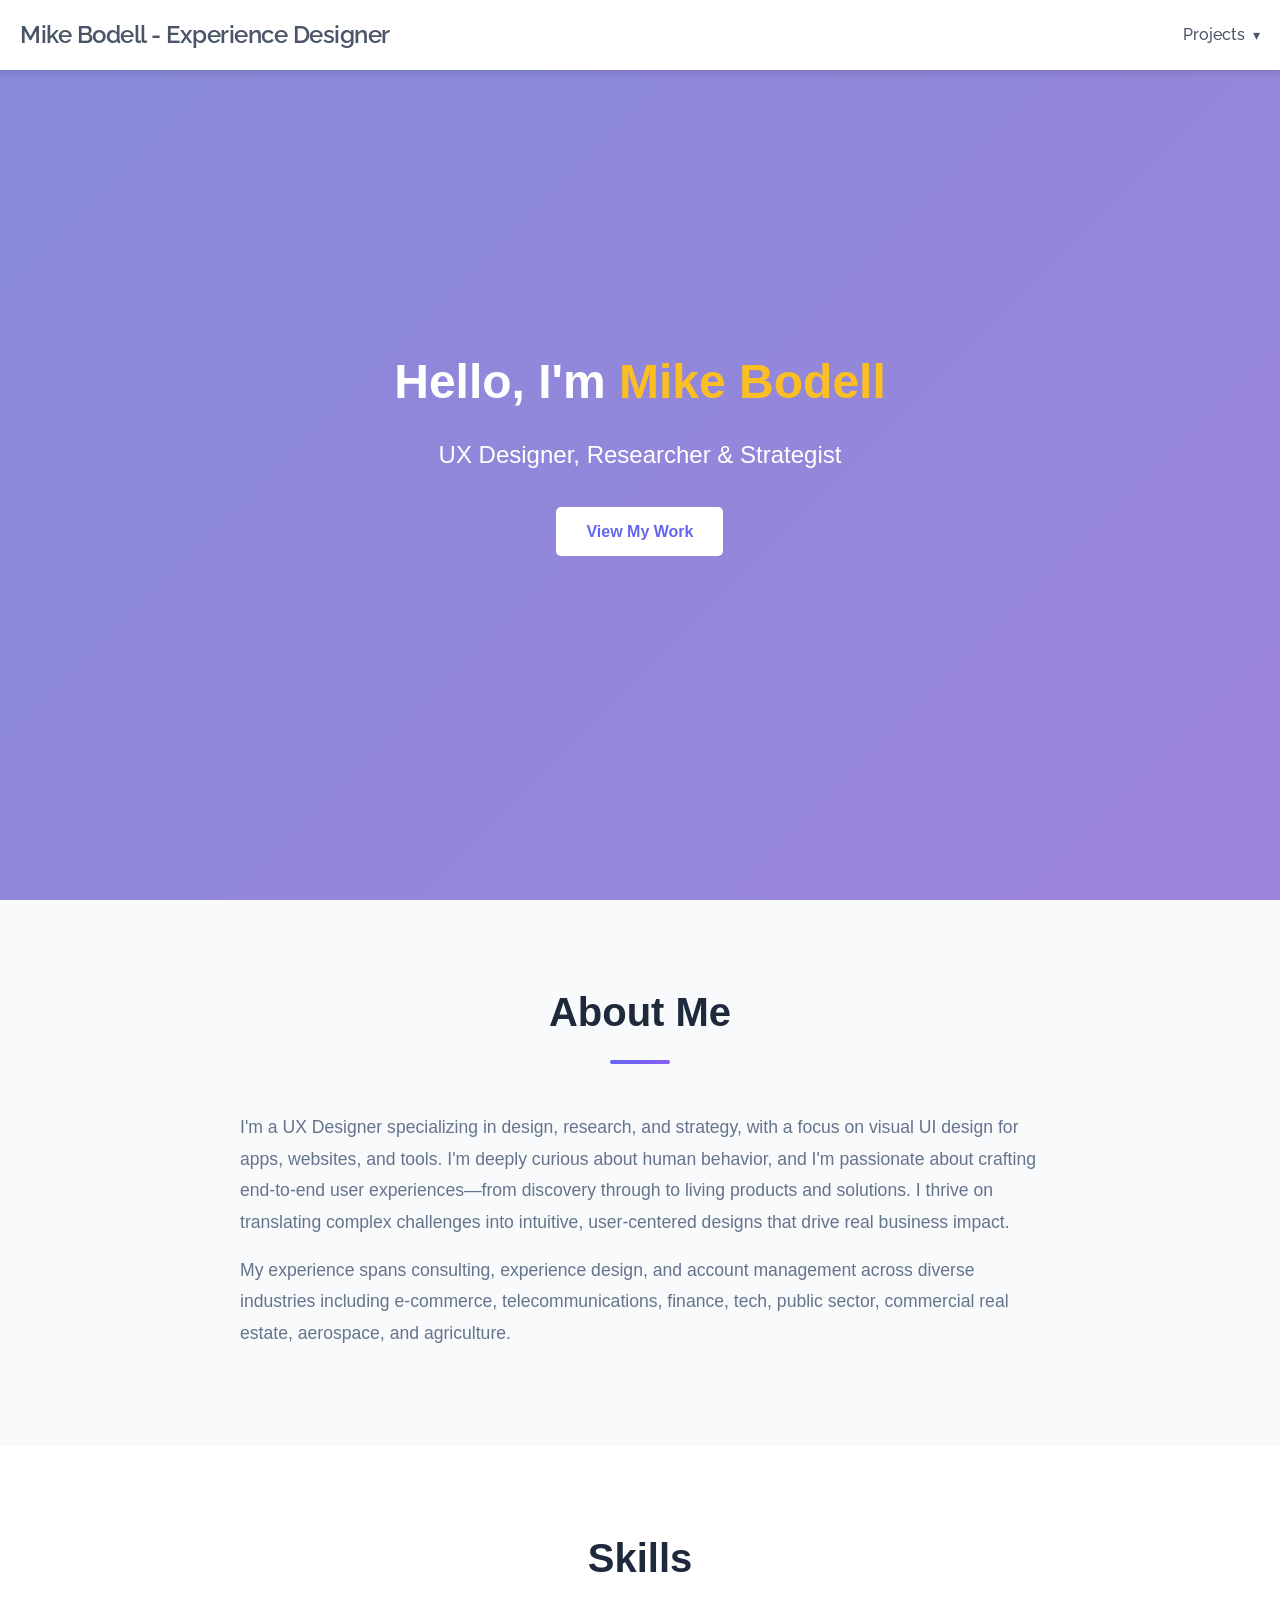
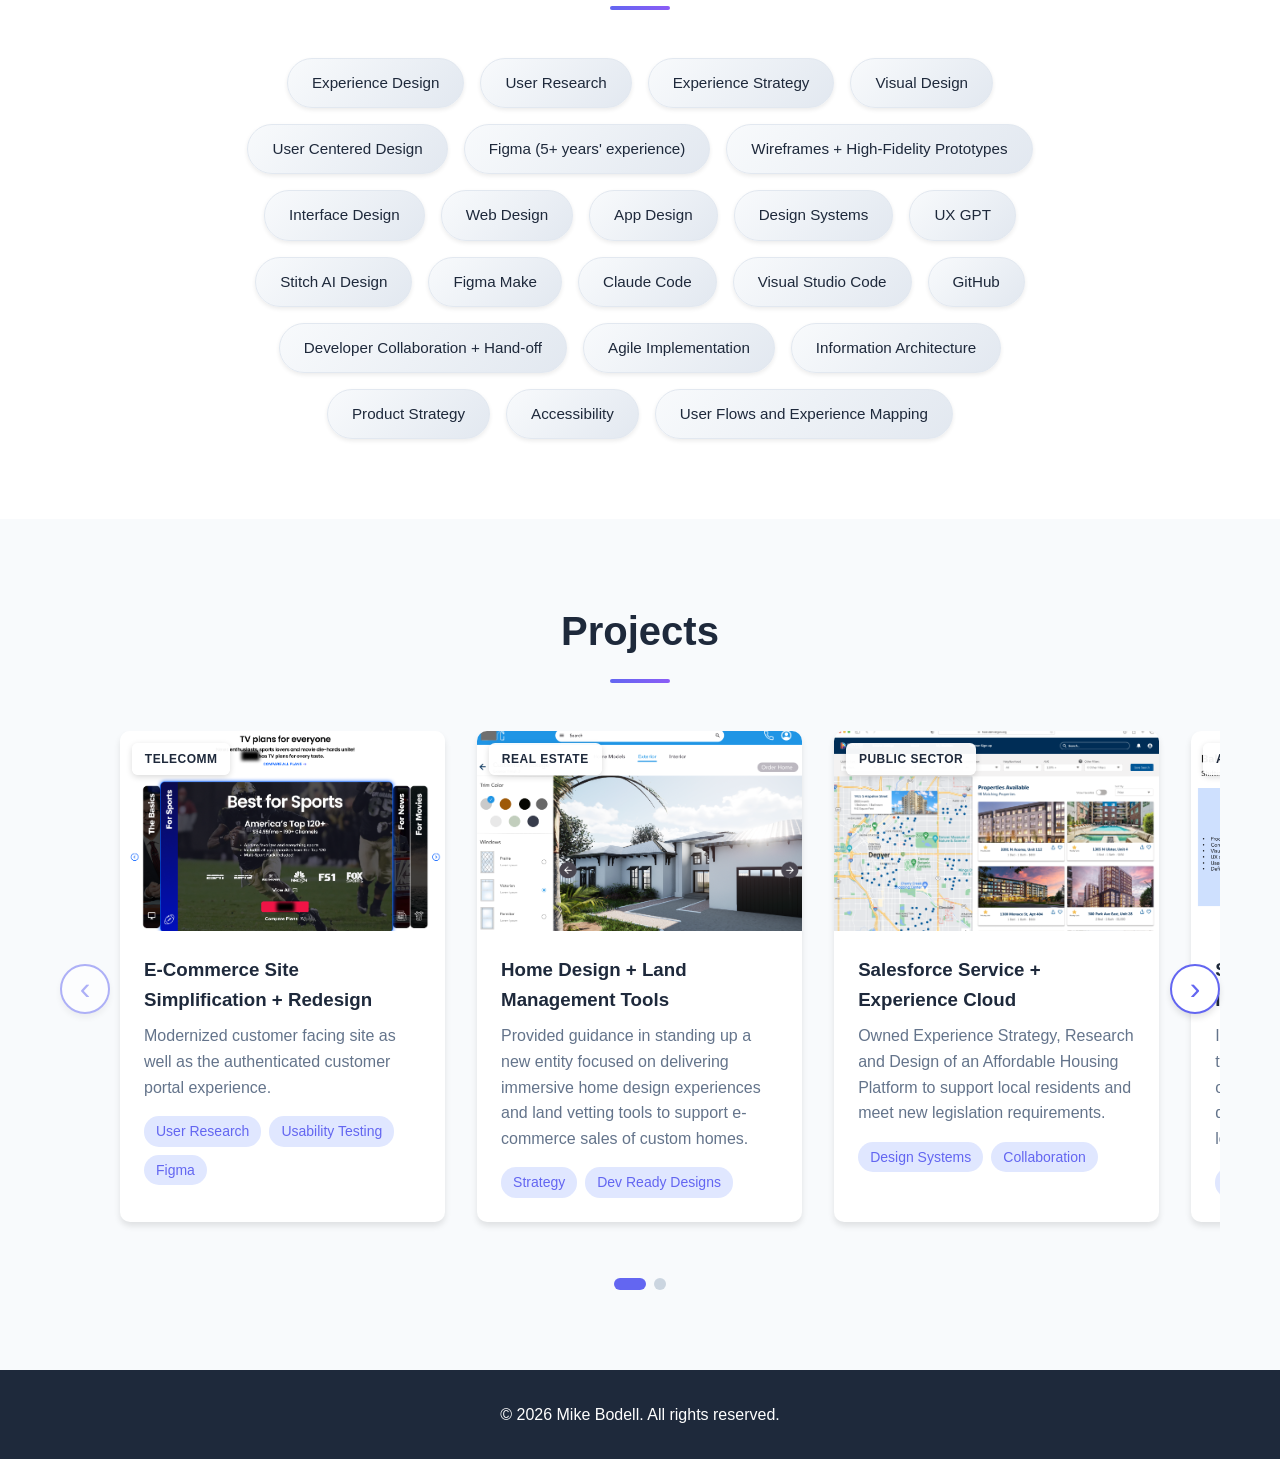
==== index.html @ 53befe6f "Update portfolio project pages with UX case studies, accessibility content, and deliverables" ====
<!DOCTYPE html>
<html lang="en">
<head>
    <meta charset="UTF-8">
    <meta name="viewport" content="width=device-width, initial-scale=1.0">
    <meta name="description" content="Personal Portfolio - Showcasing my projects and skills">
    <title>My Portfolio</title>
    <link rel="preconnect" href="https://fonts.googleapis.com">
    <link rel="preconnect" href="https://fonts.gstatic.com" crossorigin>
    <link href="https://fonts.googleapis.com/css2?family=Raleway:wght@400;600;700&display=swap" rel="stylesheet">
    <link rel="stylesheet" href="css/styles.css">
</head>
<body>
    <!-- Navigation -->
    <nav class="navbar">
        <div class="container">
            <a href="#home" class="nav-brand">Mike Bodell - Experience Designer</a>
            <button class="nav-toggle" aria-label="Toggle navigation">
                <span></span>
                <span></span>
                <span></span>
            </button>
            <ul class="nav-menu">
                <li class="nav-item-dropdown">
                    <a href="#projects" class="nav-link">Projects</a>
                    <ul class="dropdown-menu">
                        <li><a href="project-telecomm.html">Telecomm E-Commerce</a></li>
                        <li><a href="project-realestate.html">Real Estate Tools</a></li>
                        <li><a href="project-publicsector.html">Salesforce Experience Cloud</a></li>
                        <li><a href="project-accessibility.html">Strategy Implementation</a></li>
                        <li><a href="project-agriculture.html">Financial Hub</a></li>
                        <li><a href="project-aerospace.html">Aerospace App Design</a></li>
                    </ul>
                </li>
            </ul>
        </div>
    </nav>

    <!-- Hero Section -->
    <section id="home" class="hero">
        <div class="container">
            <h1 class="hero-title">Hello, I'm <span class="highlight">Mike Bodell</span></h1>
            <p class="hero-subtitle">UX Designer, Researcher & Strategist</p>
            <a href="#projects" class="btn btn-primary">View My Work</a>
        </div>
    </section>

    <!-- About Section -->
    <section id="about" class="about">
        <div class="container">
            <h2 class="section-title">About Me</h2>
            <div class="about-content">
                <div class="about-text">
                    <p>I'm a UX Designer specializing in design, research, and strategy, with a focus on visual UI design for apps, websites, and tools. I'm deeply curious about human behavior, and I'm passionate about crafting end-to-end user experiences—from discovery through to living products and solutions. I thrive on translating complex challenges into intuitive, user-centered designs that drive real business impact.</p>
                    <p>My experience spans consulting, experience design, and account management across diverse industries including e-commerce, telecommunications, finance, tech, public sector, commercial real estate, aerospace, and agriculture.</p>
                </div>
            </div>
        </div>
    </section>

    <!-- Skills Section -->
    <section id="skills" class="skills">
        <div class="container">
            <h2 class="section-title">Skills</h2>
            <div class="skills-container">
                <span class="skill-tag">Experience Design</span>
                <span class="skill-tag">User Research</span>
                <span class="skill-tag">Experience Strategy</span>
                <span class="skill-tag">Visual Design</span>
                <span class="skill-tag">User Centered Design</span>
                <span class="skill-tag">Figma (5+ years' experience)</span>
                <span class="skill-tag">Wireframes + High-Fidelity Prototypes</span>
                <span class="skill-tag">Interface Design</span>
                <span class="skill-tag">Web Design</span>
                <span class="skill-tag">App Design</span>
                <span class="skill-tag">Design Systems</span>
                <span class="skill-tag">UX GPT</span>
                <span class="skill-tag">Stitch AI Design</span>
                <span class="skill-tag">Figma Make</span>
                <span class="skill-tag">Claude Code</span>
                <span class="skill-tag">Visual Studio Code</span>
                <span class="skill-tag">GitHub</span>
                <span class="skill-tag">Developer Collaboration + Hand-off</span>
                <span class="skill-tag">Agile Implementation</span>
                <span class="skill-tag">Information Architecture</span>
                <span class="skill-tag">Product Strategy</span>
                <span class="skill-tag">Accessibility</span>
                <span class="skill-tag">User Flows and Experience Mapping</span>
            </div>
        </div>
    </section>

    <!-- Projects Section -->
    <section id="projects" class="projects">
        <div class="container">
            <h2 class="section-title">Projects</h2>
            <div class="carousel-container">
                <button class="carousel-btn carousel-btn-prev" aria-label="Previous projects">
                    <span>‹</span>
                </button>
                <div class="projects-carousel">
                    <div class="projects-track">
                        <a href="project-telecomm.html" class="project-card">
                            <div class="project-image" style="background-image: url('Images/Telecomm%20Tile.png'); background-size: cover; background-position: center -5px;">
                                <span class="industry-tag">Telecomm</span>
                            </div>
                            <div class="project-content">
                                <h3>E-Commerce Site Simplification + Redesign</h3>
                                <p>Modernized customer facing site as well as the authenticated customer portal experience.</p>
                                <div class="project-tags">
                                    <span class="tag">User Research</span>
                                    <span class="tag">Usability Testing</span>
                                    <span class="tag">Figma</span>
                                </div>
                            </div>
                        </a>
                        <a href="project-realestate.html" class="project-card">
                            <div class="project-image" style="background-image: url('Images/Real%20Estate%20Tile.png'); background-size: cover; background-position: center -5px;">
                                <span class="industry-tag">Real Estate</span>
                            </div>
                            <div class="project-content">
                                <h3>Home Design + Land Management Tools</h3>
                                <p>Provided guidance in standing up a new entity focused on delivering immersive home design experiences and land vetting tools to support e-commerce sales of custom homes.</p>
                                <div class="project-tags">
                                    <span class="tag">Strategy</span>
                                    <span class="tag">Dev Ready Designs</span>
                                </div>
                            </div>
                        </a>
                        <a href="project-publicsector.html" class="project-card">
                            <div class="project-image" style="background-image: url('Images/Public%20Sector%20Tile.png'); background-size: cover; background-position: center -5px;">
                                <span class="industry-tag">Public Sector</span>
                            </div>
                            <div class="project-content">
                                <h3>Salesforce Service + Experience Cloud</h3>
                                <p>Owned Experience Strategy, Research and Design of an Affordable Housing Platform to support local residents and meet new legislation requirements.</p>
                                <div class="project-tags">
                                    <span class="tag">Design Systems</span>
                                    <span class="tag">Collaboration</span>
                                </div>
                            </div>
                        </a>
                        <a href="project-accessibility.html" class="project-card">
                            <div class="project-image" style="background-image: url('Images/Accessibility%20Tile.png'); background-size: contain; background-position: center; background-repeat: no-repeat;">
                                <span class="industry-tag">Accessibility</span>
                            </div>
                            <div class="project-content">
                                <h3>Strategy and Process Implementation</h3>
                                <p>Implemented new process changes, tools and technology as well as overhauled trainings and documentation in support of new legislation.</p>
                                <div class="project-tags">
                                    <span class="tag">Data Visualization</span>
                                    <span class="tag">UI Design</span>
                                </div>
                            </div>
                        </a>
                        <a href="project-agriculture.html" class="project-card">
                            <div class="project-image" style="background-image: url('Images/Agriculture%20Tile.png'); background-size: contain; background-position: center; background-repeat: no-repeat;">
                                <span class="industry-tag">Agriculture</span>
                            </div>
                            <div class="project-content">
                                <h3>Financial Hub Grower Experience</h3>
                                <p>Streamlined experience for growers to enroll in and manage their financial programs, loyalty rewards, and view data insights to support future purchases.</p>
                                <div class="project-tags">
                                    <span class="tag">Field Research</span>
                                    <span class="tag">Product Strategy</span>
                                </div>
                            </div>
                        </a>
                        <a href="project-aerospace.html" class="project-card">
                            <div class="project-image" style="background-image: url('Images/Aerospace%20Tile.png'); background-size: cover; background-position: center -5px;">
                                <span class="industry-tag">Aerospace</span>
                            </div>
                            <div class="project-content">
                                <h3>Aerospace Internal App &<br>Tool Design</h3>
                                <p>Streamlined complex aerospace manufacturing workflows through user-centered design, improving efficiency and reducing errors.</p>
                                <div class="project-tags">
                                    <span class="tag">Process Optimization</span>
                                    <span class="tag">User Flows</span>
                                </div>
                            </div>
                        </a>
                    </div>
                </div>
                <button class="carousel-btn carousel-btn-next" aria-label="Next projects">
                    <span>›</span>
                </button>
            </div>
            <div class="carousel-dots"></div>
        </div>
    </section>

    <!-- Footer -->
    <footer class="footer">
        <div class="container">
            <p>&copy; 2026 Mike Bodell. All rights reserved.</p>
        </div>
    </footer>

    <script src="js/script.js"></script>
</body>
</html>
---- css/styles.css ----
/* Reset and Base Styles */
* {
    margin: 0;
    padding: 0;
    box-sizing: border-box;
}

:root {
    --primary-color: #6366f1;
    --secondary-color: #8b5cf6;
    --dark-bg: #1e293b;
    --light-bg: #f8fafc;
    --text-dark: #1e293b;
    --text-light: #64748b;
    --white: #ffffff;
    --shadow: 0 4px 6px rgba(0, 0, 0, 0.1);
    --transition: all 0.3s ease;
}

body {
    font-family: -apple-system, BlinkMacSystemFont, 'Segoe UI', Roboto, 'Helvetica Neue', Arial, sans-serif;
    line-height: 1.6;
    color: var(--text-dark);
    background-color: var(--white);
}

.container {
    max-width: 1200px;
    margin: 0 auto;
    padding: 0 20px;
}

/* Navigation */
.navbar {
    background-color: var(--white);
    box-shadow: var(--shadow);
    position: fixed;
    width: 100%;
    top: 0;
    z-index: 1000;
    transition: var(--transition);
}

.navbar .container {
    display: flex;
    justify-content: space-between;
    align-items: center;
    padding: 1rem 20px;
    max-width: 100%;
    margin: 0;
}

.nav-brand {
    font-size: 1.5rem;
    font-weight: 600;
    color: #4a5568;
    text-decoration: none;
    transition: var(--transition);
    font-family: 'Raleway', sans-serif;
    letter-spacing: -0.5px;
}

.nav-brand:hover {
    opacity: 0.8;
}

.nav-menu {
    display: flex;
    list-style: none;
    gap: 2rem;
}

.nav-link {
    text-decoration: none;
    color: #4a5568;
    font-weight: 500;
    transition: var(--transition);
    font-family: 'Raleway', sans-serif;
}

.nav-link:hover {
    color: var(--primary-color);
}

.nav-item-dropdown {
    position: relative;
}

.nav-item-dropdown > .nav-link::after {
    content: " ▾";
    font-size: 0.9em;
    margin-left: 0.25rem;
}

.dropdown-menu {
    display: none;
    position: absolute;
    top: 100%;
    right: 0;
    background: var(--white);
    box-shadow: 0 4px 12px rgba(0, 0, 0, 0.15);
    border-radius: 8px;
    padding: 0.5rem 0;
    min-width: 220px;
    list-style: none;
    z-index: 1000;
}

.nav-item-dropdown:hover .dropdown-menu {
    display: block;
}

.dropdown-menu li {
    padding: 0;
}

.dropdown-menu a {
    display: block;
    padding: 0.75rem 1.25rem;
    color: var(--text-dark);
    text-decoration: none;
    transition: var(--transition);
    font-family: 'Raleway', sans-serif;
}

.dropdown-menu a:hover {
    background: var(--light-bg);
    color: var(--primary-color);
}

.nav-toggle {
    display: none;
    flex-direction: column;
    background: none;
    border: none;
    cursor: pointer;
    padding: 0;
}

.nav-toggle span {
    width: 25px;
    height: 3px;
    background-color: var(--text-dark);
    margin: 3px 0;
    transition: var(--transition);
}

/* Hero Section */
.hero {
    background: linear-gradient(135deg, rgba(99, 102, 241, 0.65), rgba(139, 92, 246, 0.65)),
                url('https://images.unsplash.com/photo-1545235617-9465d2a55698?w=1920&q=80') center/cover no-repeat;
    color: var(--white);
    min-height: 100vh;
    display: flex;
    align-items: center;
    justify-content: center;
    text-align: center;
    padding-top: 80px;
    position: relative;
}

.hero::before {
    content: '';
    position: absolute;
    top: 0;
    left: 0;
    right: 0;
    bottom: 0;
    background: rgba(30, 41, 59, 0.15);
    z-index: 0;
}

.hero .container {
    position: relative;
    z-index: 1;
}

.hero-title {
    font-size: 3rem;
    margin-bottom: 1rem;
    animation: fadeInUp 1s ease;
}

.hero-subtitle {
    font-size: 1.5rem;
    margin-bottom: 2rem;
    animation: fadeInUp 1s ease 0.2s;
    animation-fill-mode: both;
}

.highlight {
    color: #fbbf24;
}

/* Buttons */
.btn {
    display: inline-block;
    padding: 12px 30px;
    text-decoration: none;
    border-radius: 5px;
    font-weight: 600;
    transition: var(--transition);
    border: none;
    cursor: pointer;
    font-size: 1rem;
}

.btn-primary {
    background-color: var(--white);
    color: var(--primary-color);
    animation: fadeInUp 1s ease 0.4s;
    animation-fill-mode: both;
}

.btn-primary:hover {
    transform: translateY(-2px);
    box-shadow: 0 8px 16px rgba(0, 0, 0, 0.2);
}

/* Section Styles */
section {
    padding: 80px 0;
}

.section-title {
    text-align: center;
    font-size: 2.5rem;
    margin-bottom: 3rem;
    color: var(--text-dark);
    position: relative;
}

.section-title::after {
    content: '';
    display: block;
    width: 60px;
    height: 4px;
    background: linear-gradient(to right, var(--primary-color), var(--secondary-color));
    margin: 1rem auto 0;
    border-radius: 2px;
}

/* About Section */
.about {
    background-color: var(--light-bg);
}

.about-content {
    max-width: 800px;
    margin: 0 auto;
}

.about-text p {
    font-size: 1.1rem;
    color: var(--text-light);
    margin-bottom: 1rem;
    line-height: 1.8;
}

/* Skills Section */
.skills-container {
    display: flex;
    flex-wrap: wrap;
    gap: 1rem;
    justify-content: center;
    max-width: 900px;
    margin: 0 auto;
}

.skill-tag {
    background: linear-gradient(135deg, #f8fafc 0%, #e2e8f0 100%);
    color: var(--text-dark);
    padding: 0.75rem 1.5rem;
    border-radius: 25px;
    font-size: 0.95rem;
    font-weight: 500;
    transition: var(--transition);
    box-shadow: 0 2px 4px rgba(0, 0, 0, 0.08);
    border: 1px solid #e2e8f0;
    text-decoration: none;
    color: inherit;
    display: block;
    cursor: pointer;
    cursor: default;
}

.skill-tag:hover {
    transform: translateY(-3px);
    box-shadow: 0 6px 12px rgba(99, 102, 241, 0.15);
    background: linear-gradient(135deg, #f0f4ff 0%, #e0e7ff 100%);
    border-color: var(--primary-color);
}

/* Projects Section */
.projects {
    background-color: var(--light-bg);
    overflow: hidden;
}

.carousel-container {
    position: relative;
    max-width: 1200px;
    margin: 0 auto;
}

.projects-carousel {
    overflow: hidden;
    padding: 0 60px 1.5rem;
}

.projects-track {
    display: flex;
    transition: transform 0.5s ease;
    gap: 2rem;
}

.project-card {
    flex: 0 0 calc(33.333% - 1.35rem);
    background: var(--white);
    border-radius: 10px;
    overflow: hidden;
    box-shadow: var(--shadow);
    transition: var(--transition);
    text-decoration: none;
    color: inherit;
    display: block;
}

.project-card:hover {
    transform: translateY(-10px);
    box-shadow: 0 12px 24px rgba(0, 0, 0, 0.15);
    text-decoration: none;
}

.project-card h3,
.project-card p,
.project-card .tag {
    text-decoration: none;
}

.carousel-btn {
    position: absolute;
    top: 50%;
    transform: translateY(-50%);
    background: var(--white);
    border: 2px solid var(--primary-color);
    color: var(--primary-color);
    width: 50px;
    height: 50px;
    border-radius: 50%;
    font-size: 2rem;
    cursor: pointer;
    z-index: 10;
    transition: var(--transition);
    display: flex;
    align-items: center;
    justify-content: center;
    box-shadow: var(--shadow);
}

.carousel-btn:hover {
    background: var(--primary-color);
    color: var(--white);
}

.carousel-btn-prev {
    left: 0;
}

.carousel-btn-next {
    right: 0;
}

.carousel-dots {
    display: flex;
    justify-content: center;
    gap: 0.5rem;
    margin-top: 2rem;
}

.carousel-dot {
    width: 12px;
    height: 12px;
    border-radius: 50%;
    background: #cbd5e0;
    cursor: pointer;
    transition: var(--transition);
    border: none;
}

.carousel-dot.active {
    background: var(--primary-color);
    width: 32px;
    border-radius: 6px;
}

.project-image {
    height: 200px;
    background: linear-gradient(135deg, var(--primary-color), var(--secondary-color));
    position: relative;
    background-position: center 10px;
}

.industry-tag {
    position: absolute;
    top: 12px;
    left: 12px;
    background: rgba(255, 255, 255, 0.95);
    color: var(--text-dark);
    padding: 0.4rem 0.8rem;
    border-radius: 6px;
    font-size: 0.75rem;
    font-weight: 600;
    text-transform: uppercase;
    letter-spacing: 0.5px;
    box-shadow: 0 2px 6px rgba(0, 0, 0, 0.15);
}

.project-content {
    padding: 1.5rem;
}

.project-content h3 {
    margin-bottom: 0.5rem;
    color: var(--text-dark);
}

.project-content p {
    color: var(--text-light);
    margin-bottom: 1rem;
}

.project-tags {
    display: flex;
    flex-wrap: wrap;
    gap: 0.5rem;
}

.tag {
    background-color: #e0e7ff;
    color: var(--primary-color);
    padding: 0.25rem 0.75rem;
    border-radius: 15px;
    font-size: 0.875rem;
    font-weight: 500;
}

/* Contact Section */
.contact-form {
    max-width: 600px;
    margin: 0 auto;
}

.form-group {
    margin-bottom: 1.5rem;
}

.form-group label {
    display: block;
    margin-bottom: 0.5rem;
    font-weight: 600;
    color: var(--text-dark);
}

.form-group input,
.form-group textarea {
    width: 100%;
    padding: 12px;
    border: 2px solid #e2e8f0;
    border-radius: 5px;
    font-size: 1rem;
    font-family: inherit;
    transition: var(--transition);
}

.form-group input:focus,
.form-group textarea:focus {
    outline: none;
    border-color: var(--primary-color);
}

.form-message {
    text-align: center;
    margin-top: 1rem;
    padding: 1rem;
    border-radius: 5px;
    display: none;
}

.form-message.success {
    background-color: #d1fae5;
    color: #065f46;
    display: block;
}

.form-message.error {
    background-color: #fee2e2;
    color: #991b1b;
    display: block;
}

/* Footer */
.footer {
    background-color: var(--dark-bg);
    color: var(--white);
    text-align: center;
    padding: 2rem 0;
}

/* Project Detail Pages */
.project-detail {
    padding: 120px 0 80px;
    min-height: 100vh;
}

.project-header {
    text-align: center;
    margin-bottom: 3rem;
}

.industry-badge {
    display: inline-block;
    background: linear-gradient(135deg, var(--primary-color), var(--secondary-color));
    color: var(--white);
    padding: 0.5rem 1.5rem;
    border-radius: 25px;
    font-size: 0.875rem;
    font-weight: 600;
    text-transform: uppercase;
    letter-spacing: 1px;
    margin-bottom: 1.5rem;
}

.project-header h1 {
    font-size: 2.5rem;
    margin-bottom: 1rem;
    color: var(--text-dark);
}

.project-intro {
    font-size: 1.25rem;
    color: var(--text-light);
    max-width: 800px;
    margin: 0 auto;
    line-height: 1.8;
}

.project-image-full {
    margin: 3rem auto;
    border-radius: 10px;
    overflow: hidden;
    box-shadow: var(--shadow);
    max-width: 600px;
}

.project-image-full img {
    width: 100%;
    height: auto;
    display: block;
}

.project-content-detail {
    max-width: 800px;
    margin: 3rem auto;
}

.project-content-detail h2 {
    font-size: 2rem;
    margin: 2rem 0 1rem;
    color: var(--text-dark);
}

.project-content-detail p {
    font-size: 1.1rem;
    color: var(--text-light);
    line-height: 1.8;
    margin-bottom: 1.5rem;
}

.project-content-detail ul {
    list-style: disc;
    list-style-position: outside;
    padding: 0 0 0 2rem;
    margin: 1.5rem 0 1.75rem 2rem;
}

.project-content-detail li {
    font-size: 1.1rem;
    color: var(--text-light);
    padding: 0.45rem 0;
    line-height: 1.7;
}

.project-content-detail li::before {
    content: none;
}

.project-content-detail li::marker {
    color: var(--primary-color);
}

.project-content-detail .project-list {
    margin-left: 2.5rem;
    padding-left: 1.25rem;
}

.okr-grid {
    display: grid;
    grid-template-columns: repeat(3, minmax(0, 1fr));
    gap: 1rem;
    margin: 1.5rem 0 2rem;
}

.okr-card {
    background: #ffffff;
    border: 1px solid #dbe6ff;
    border-radius: 12px;
    padding: 1.25rem;
    box-shadow: 0 6px 18px rgba(30, 41, 59, 0.06);
}

.okr-card h3 {
    font-size: 1.15rem;
    margin-bottom: 0.5rem;
    color: var(--text-dark);
}

.okr-card p {
    margin-bottom: 0.75rem;
}

.okr-card .project-list {
    margin: 0.75rem 0 0 1rem;
    padding-left: 1rem;
}

.prototype-section {
    background: linear-gradient(135deg, #f0f4ff 0%, #eef2ff 100%);
    border: 1px solid #c7d2fe;
    border-radius: 12px;
    padding: 1.25rem;
    margin: 1.5rem 0 2rem;
}

.prototype-section .project-list {
    margin: 0.75rem 0 0 1rem;
    padding-left: 1rem;
}

.prototype-figure {
    margin: 1rem 0 1.25rem;
}

.prototype-figure img {
    width: 100%;
    height: auto;
    display: block;
    border-radius: 10px;
    border: 1px solid #cbd5e1;
    box-shadow: 0 8px 20px rgba(30, 41, 59, 0.12);
}

.prototype-figure figcaption {
    margin-top: 0.6rem;
    font-size: 0.95rem;
    color: #475569;
}

.prototype-callout {
    margin-top: 1rem;
    padding: 0.9rem 1rem;
    background: #ffffff;
    border-left: 4px solid var(--primary-color);
    border-radius: 8px;
    font-weight: 600;
    color: #334155;
}

.project-navigation {
    display: flex;
    justify-content: space-between;
    gap: 1rem;
    margin: 3rem auto;
    max-width: 800px;
}

.btn-secondary {
    background-color: var(--light-bg);
    color: var(--text-dark);
}

.btn-secondary:hover {
    background-color: #e2e8f0;
}

/* Animations */
@keyframes fadeInUp {
    from {
        opacity: 0;
        transform: translateY(30px);
    }
    to {
        opacity: 1;
        transform: translateY(0);
    }
}

/* Responsive Design */
@media (max-width: 768px) {
    .nav-toggle {
        display: flex;
    }

    .nav-menu {
        position: fixed;
        left: -100%;
        top: 70px;
        flex-direction: column;
        background-color: var(--white);
        width: 100%;
        text-align: center;
        transition: var(--transition);
        box-shadow: var(--shadow);
        padding: 2rem 0;
    }

    .nav-menu.active {
        left: 0;
    }

    .hero-title {
        font-size: 2rem;
    }

    .hero-subtitle {
        font-size: 1.2rem;
    }

    .section-title {
        font-size: 2rem;
    }

    .project-card {
        flex: 0 0 100%;
    }

    .projects-carousel {
        padding: 0 50px;
    }

    .carousel-btn {
        width: 40px;
        height: 40px;
        font-size: 1.5rem;
    }

    .nav-item-dropdown {
        position: relative;
    }

    .dropdown-menu {
        position: static;
        box-shadow: none;
        padding: 0.5rem 0 0.5rem 1rem;
        background: transparent;
    }

    .nav-item-dropdown:hover .dropdown-menu {
        display: none;
    }

    .nav-menu.active .dropdown-menu {
        display: block;
    }

    .dropdown-menu a {
        padding: 0.5rem 0.75rem;
        font-size: 0.9rem;
    }

    .project-navigation {
        flex-direction: column;
    }

    .project-header h1 {
        font-size: 2rem;
    }

    .okr-grid {
        grid-template-columns: 1fr;
    }
}

@media (max-width: 480px) {
    .hero-title {
        font-size: 1.5rem;
    }

    .hero-subtitle {
        font-size: 1rem;
    }

    .container {
        padding: 0 15px;
    }

    .carousel-btn {
        width: 35px;
        height: 35px;
    }

    .projects-carousel {
        padding: 0 40px;
    }
}
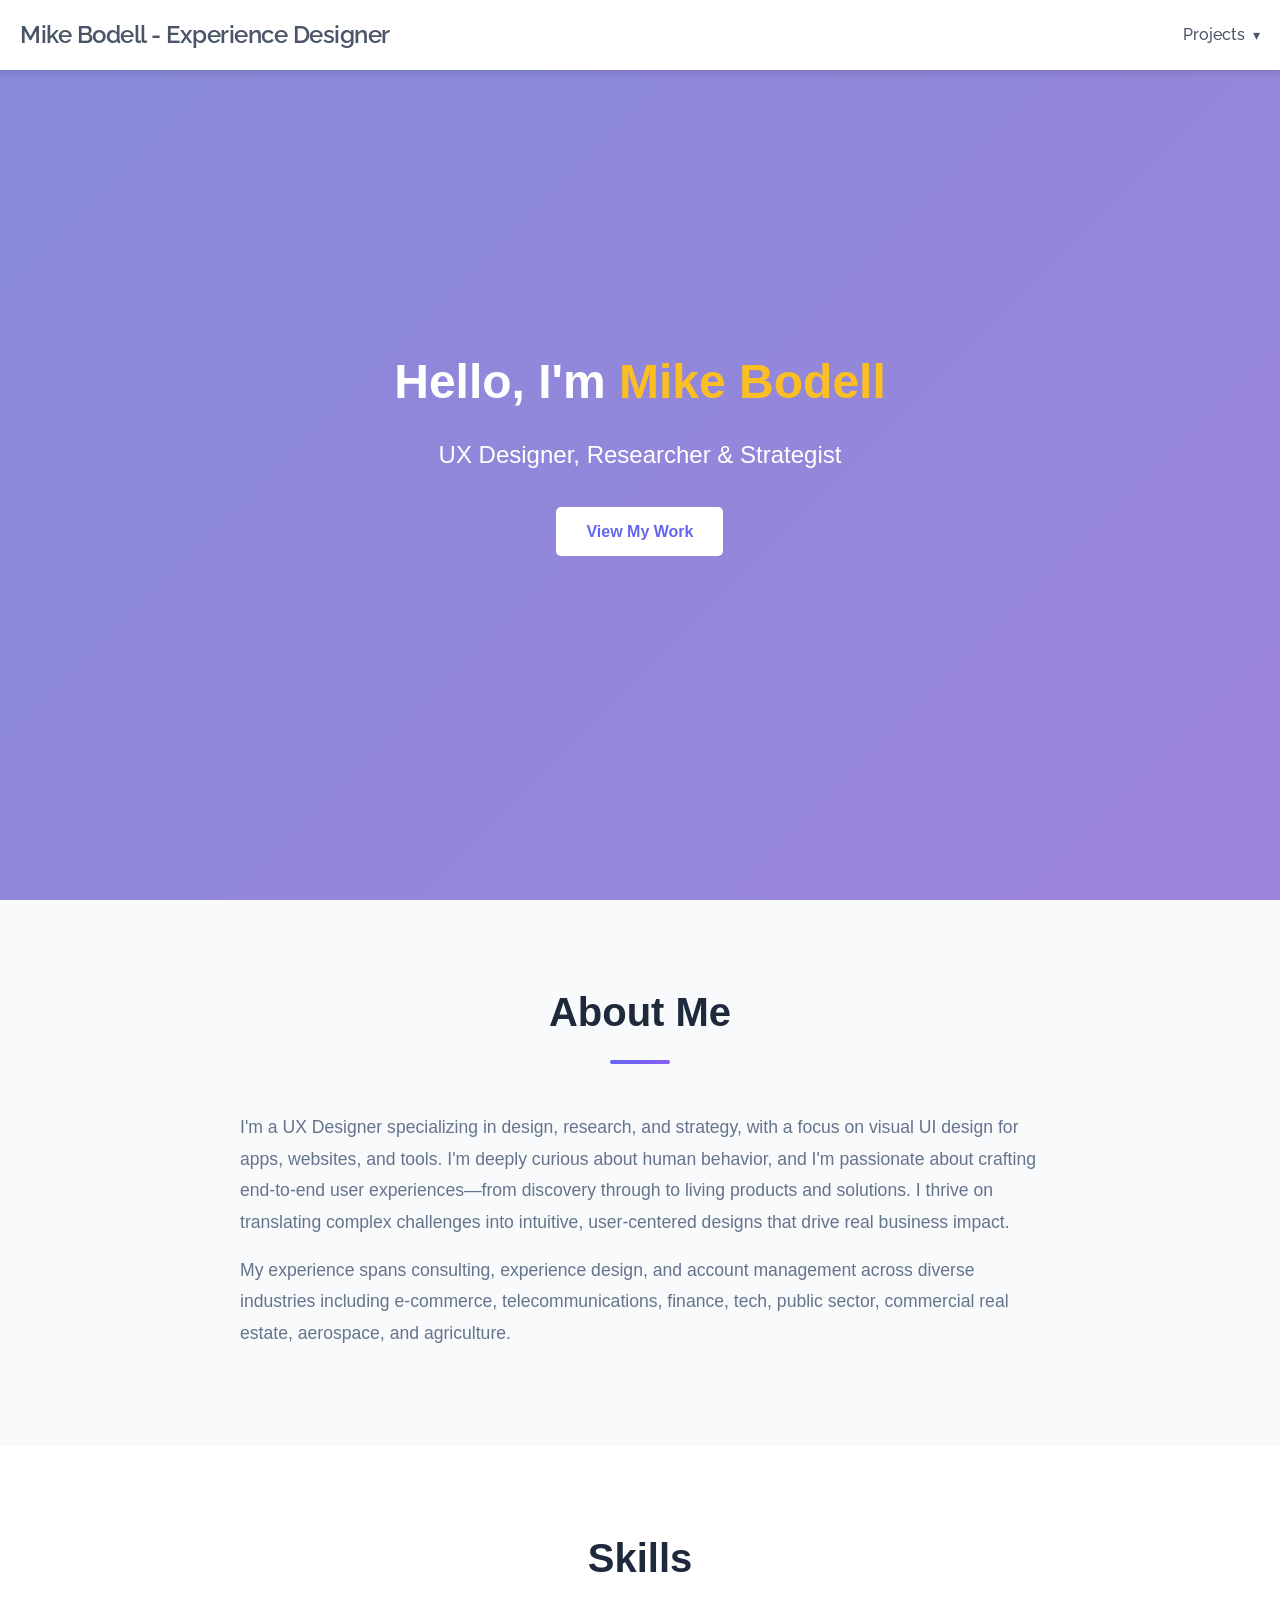
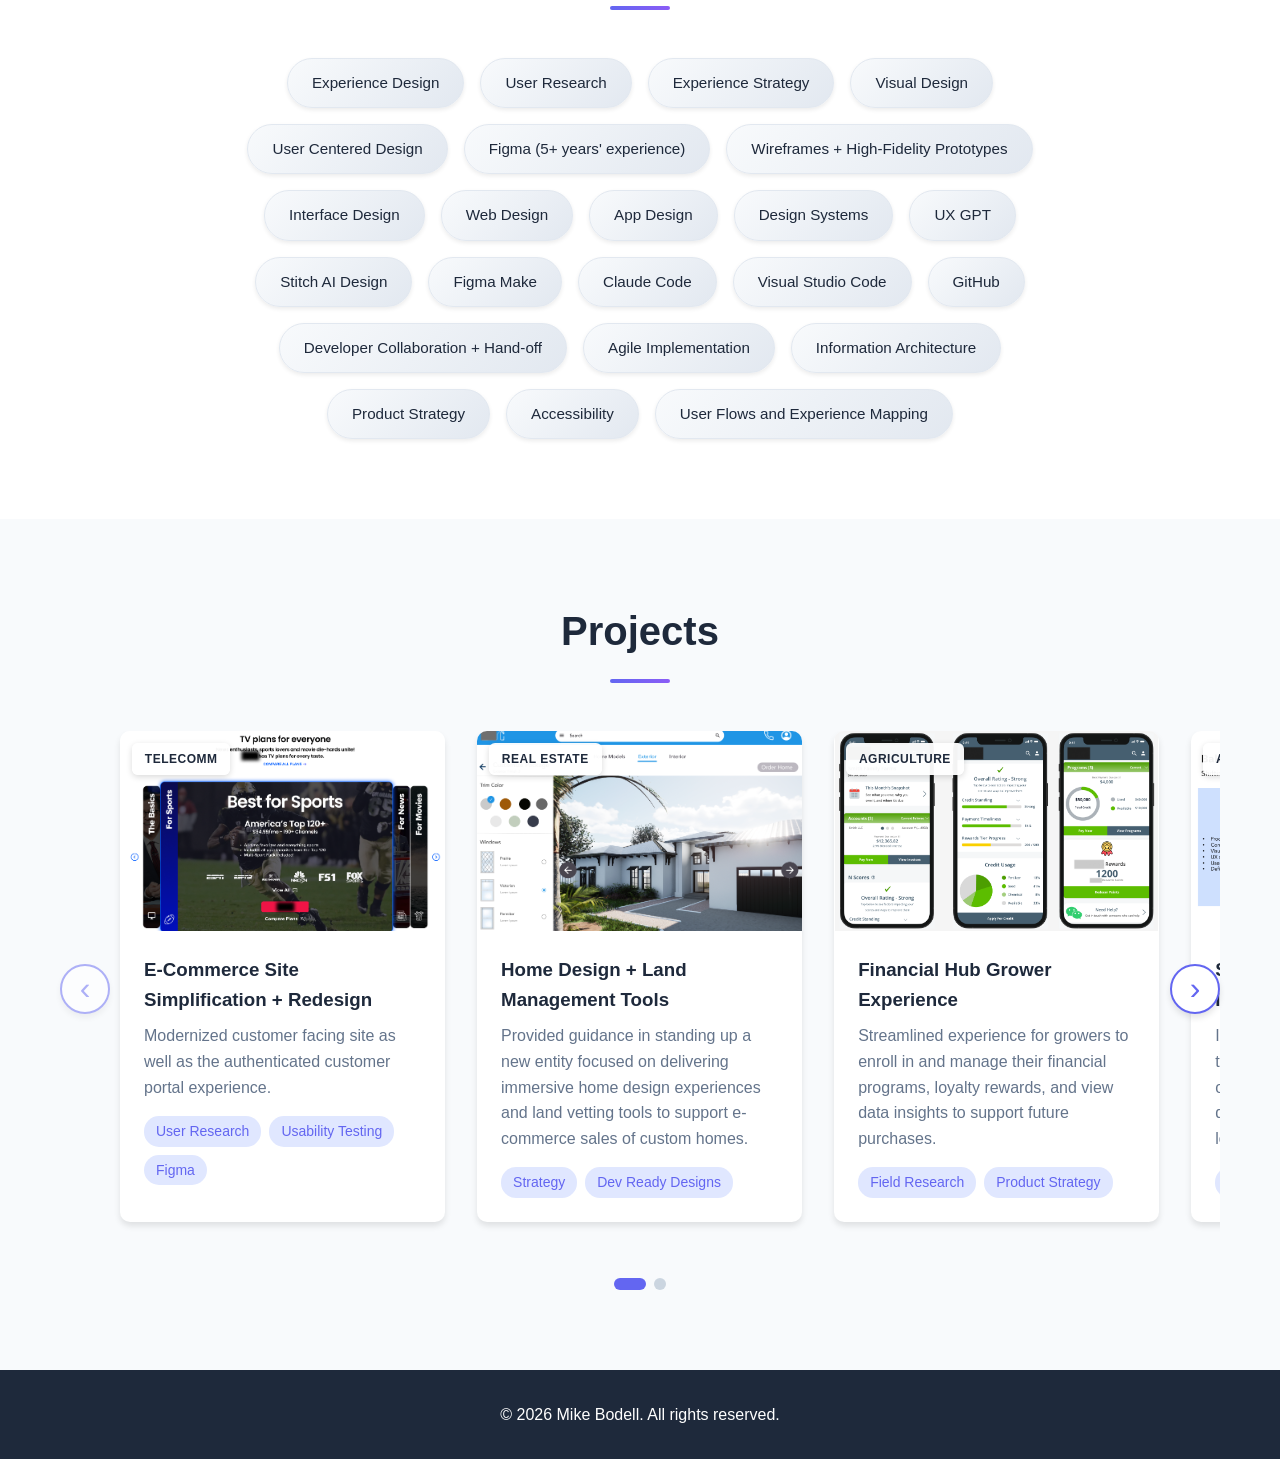
==== commit 09516b8c: "Refine project ordering and expand agriculture and aerospace case study content" ====
--- a/index.html
+++ b/index.html
@@ -26,9 +26,9 @@
                     <ul class="dropdown-menu">
                         <li><a href="project-telecomm.html">Telecomm E-Commerce</a></li>
                         <li><a href="project-realestate.html">Real Estate Tools</a></li>
+                        <li><a href="project-agriculture.html">Financial Hub</a></li>
+                        <li><a href="project-accessibility.html">Strategy Implementation</a></li>
                         <li><a href="project-publicsector.html">Salesforce Experience Cloud</a></li>
-                        <li><a href="project-accessibility.html">Strategy Implementation</a></li>
-                        <li><a href="project-agriculture.html">Financial Hub</a></li>
                         <li><a href="project-aerospace.html">Aerospace App Design</a></li>
                     </ul>
                 </li>
@@ -127,6 +127,32 @@
                                 </div>
                             </div>
                         </a>
+                        <a href="project-agriculture.html" class="project-card">
+                            <div class="project-image" style="background-image: url('Images/Agriculture%20Tile.png'); background-size: contain; background-position: center; background-repeat: no-repeat;">
+                                <span class="industry-tag">Agriculture</span>
+                            </div>
+                            <div class="project-content">
+                                <h3>Financial Hub Grower Experience</h3>
+                                <p>Streamlined experience for growers to enroll in and manage their financial programs, loyalty rewards, and view data insights to support future purchases.</p>
+                                <div class="project-tags">
+                                    <span class="tag">Field Research</span>
+                                    <span class="tag">Product Strategy</span>
+                                </div>
+                            </div>
+                        </a>
+                        <a href="project-accessibility.html" class="project-card">
+                            <div class="project-image" style="background-image: url('Images/Accessibility%20Tile.png'); background-size: contain; background-position: center; background-repeat: no-repeat;">
+                                <span class="industry-tag">Accessibility</span>
+                            </div>
+                            <div class="project-content">
+                                <h3>Strategy and Process Implementation</h3>
+                                <p>Implemented new process changes, tools and technology as well as overhauled trainings and documentation in support of new legislation.</p>
+                                <div class="project-tags">
+                                    <span class="tag">Data Visualization</span>
+                                    <span class="tag">UI Design</span>
+                                </div>
+                            </div>
+                        </a>
                         <a href="project-publicsector.html" class="project-card">
                             <div class="project-image" style="background-image: url('Images/Public%20Sector%20Tile.png'); background-size: cover; background-position: center -5px;">
                                 <span class="industry-tag">Public Sector</span>
@@ -137,32 +163,6 @@
                                 <div class="project-tags">
                                     <span class="tag">Design Systems</span>
                                     <span class="tag">Collaboration</span>
-                                </div>
-                            </div>
-                        </a>
-                        <a href="project-accessibility.html" class="project-card">
-                            <div class="project-image" style="background-image: url('Images/Accessibility%20Tile.png'); background-size: contain; background-position: center; background-repeat: no-repeat;">
-                                <span class="industry-tag">Accessibility</span>
-                            </div>
-                            <div class="project-content">
-                                <h3>Strategy and Process Implementation</h3>
-                                <p>Implemented new process changes, tools and technology as well as overhauled trainings and documentation in support of new legislation.</p>
-                                <div class="project-tags">
-                                    <span class="tag">Data Visualization</span>
-                                    <span class="tag">UI Design</span>
-                                </div>
-                            </div>
-                        </a>
-                        <a href="project-agriculture.html" class="project-card">
-                            <div class="project-image" style="background-image: url('Images/Agriculture%20Tile.png'); background-size: contain; background-position: center; background-repeat: no-repeat;">
-                                <span class="industry-tag">Agriculture</span>
-                            </div>
-                            <div class="project-content">
-                                <h3>Financial Hub Grower Experience</h3>
-                                <p>Streamlined experience for growers to enroll in and manage their financial programs, loyalty rewards, and view data insights to support future purchases.</p>
-                                <div class="project-tags">
-                                    <span class="tag">Field Research</span>
-                                    <span class="tag">Product Strategy</span>
                                 </div>
                             </div>
                         </a>
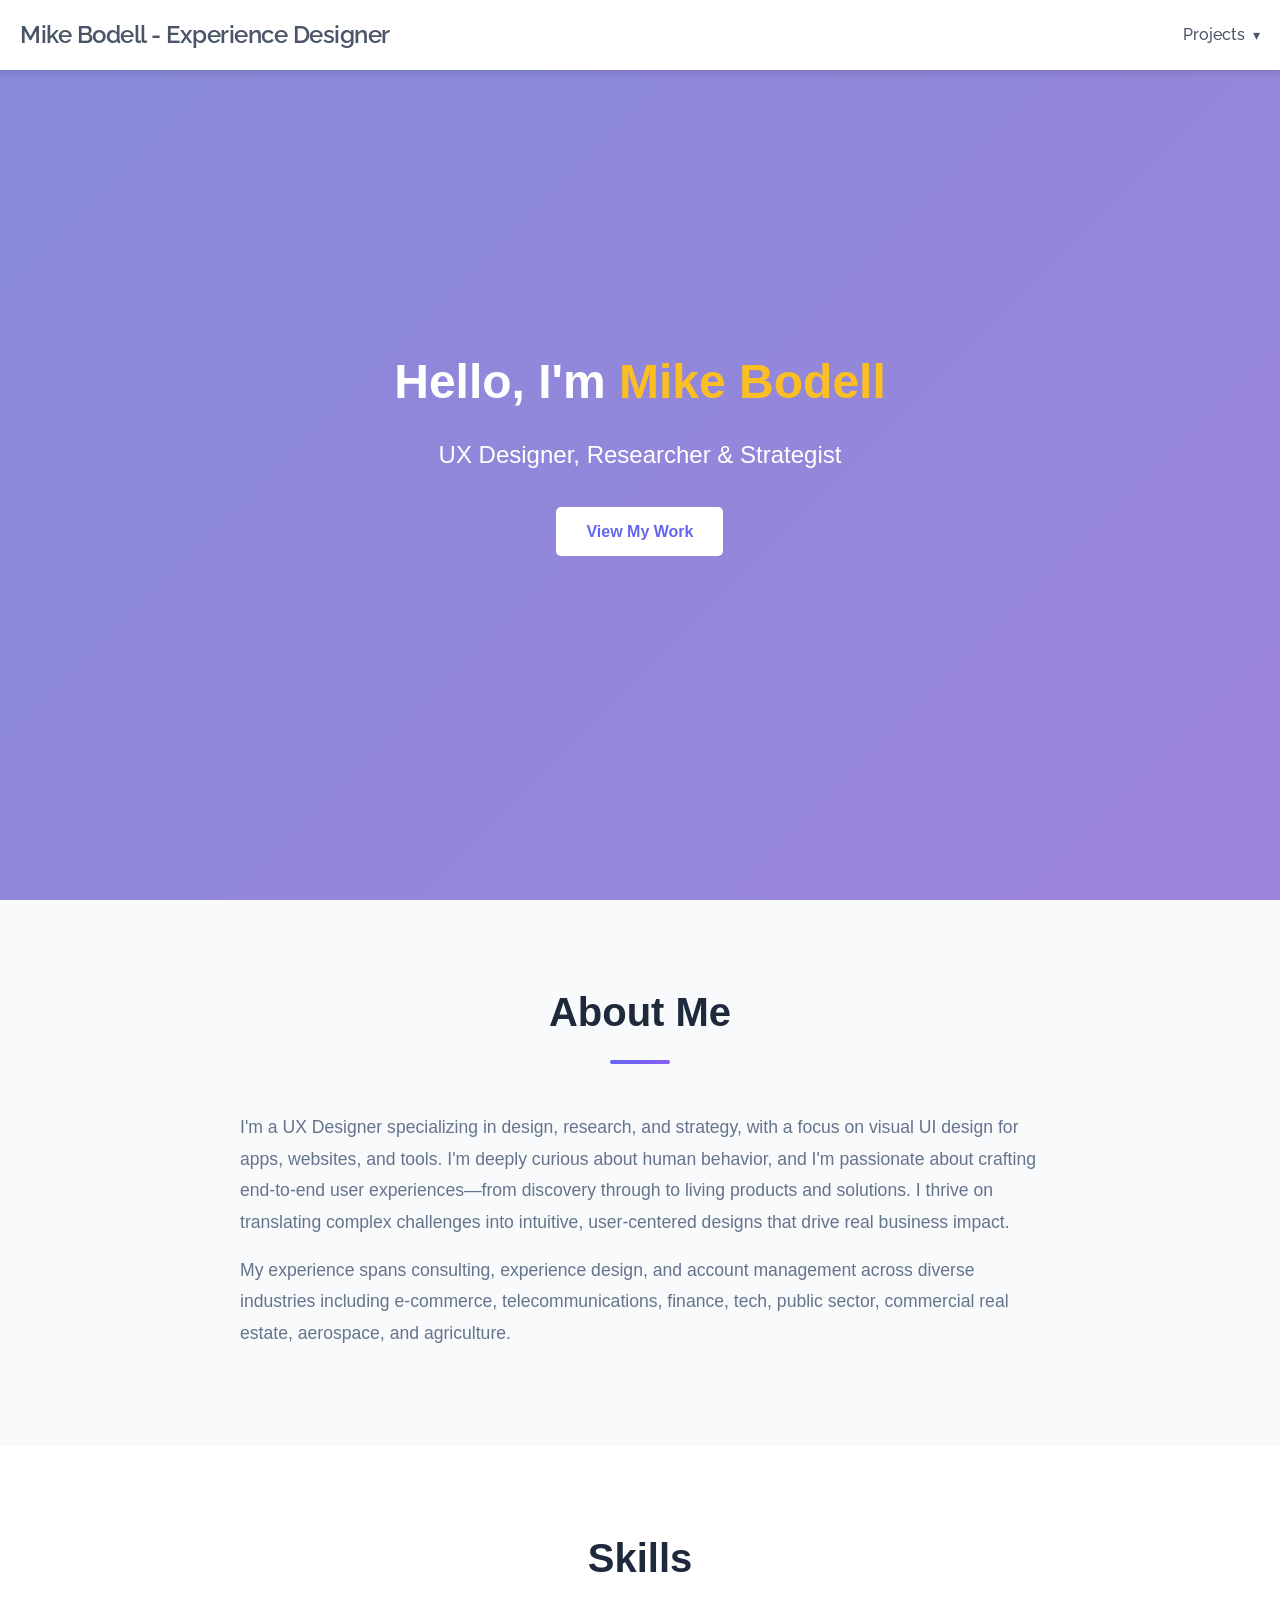
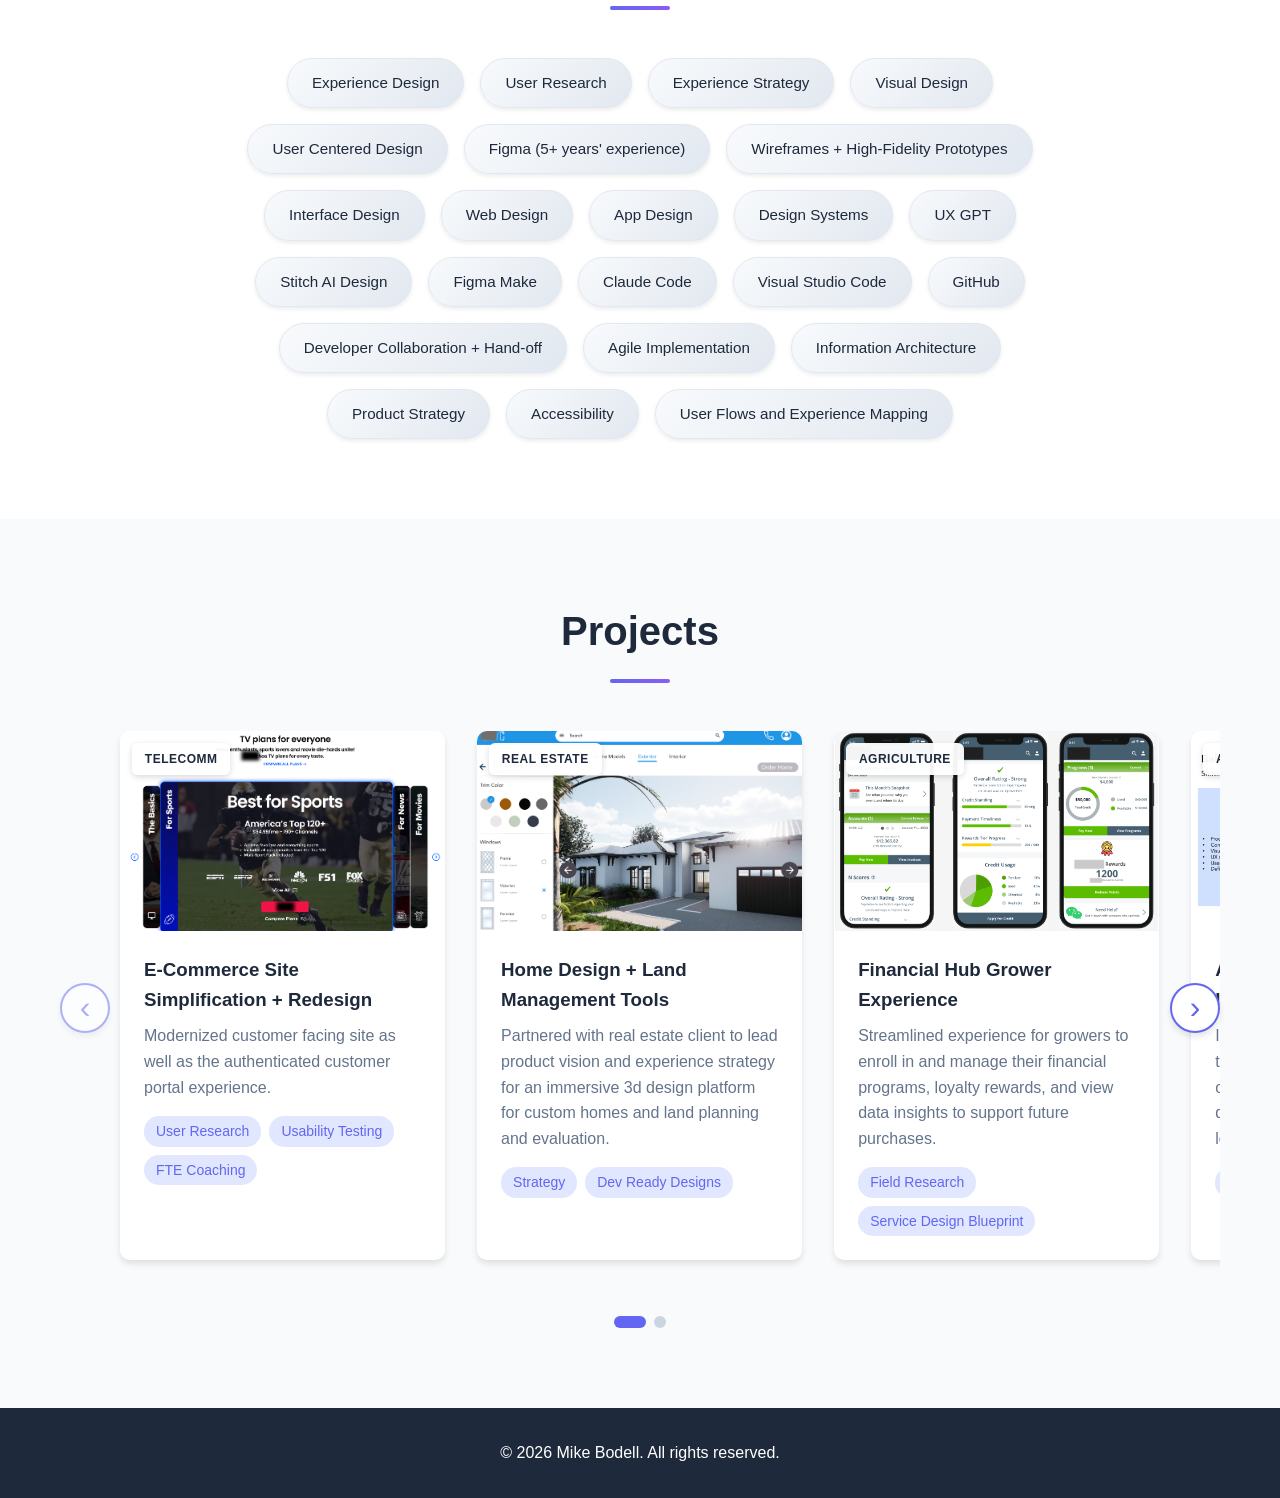
==== commit 8d82f520: "Update homepage project headings and tags" ====
--- a/index.html
+++ b/index.html
@@ -27,7 +27,7 @@
                         <li><a href="project-telecomm.html">Telecomm E-Commerce</a></li>
                         <li><a href="project-realestate.html">Real Estate Tools</a></li>
                         <li><a href="project-agriculture.html">Financial Hub</a></li>
-                        <li><a href="project-accessibility.html">Strategy Implementation</a></li>
+                        <li><a href="project-accessibility.html">Accessibility Strategy Implementation</a></li>
                         <li><a href="project-publicsector.html">Salesforce Experience Cloud</a></li>
                         <li><a href="project-aerospace.html">Aerospace App Design</a></li>
                     </ul>
@@ -110,7 +110,7 @@
                                 <div class="project-tags">
                                     <span class="tag">User Research</span>
                                     <span class="tag">Usability Testing</span>
-                                    <span class="tag">Figma</span>
+                                    <span class="tag">FTE Coaching</span>
                                 </div>
                             </div>
                         </a>
@@ -120,7 +120,7 @@
                             </div>
                             <div class="project-content">
                                 <h3>Home Design + Land Management Tools</h3>
-                                <p>Provided guidance in standing up a new entity focused on delivering immersive home design experiences and land vetting tools to support e-commerce sales of custom homes.</p>
+                                <p>Partnered with real estate client to lead product vision and experience strategy for an immersive 3d design platform for custom homes and land planning and evaluation.</p>
                                 <div class="project-tags">
                                     <span class="tag">Strategy</span>
                                     <span class="tag">Dev Ready Designs</span>
@@ -136,7 +136,7 @@
                                 <p>Streamlined experience for growers to enroll in and manage their financial programs, loyalty rewards, and view data insights to support future purchases.</p>
                                 <div class="project-tags">
                                     <span class="tag">Field Research</span>
-                                    <span class="tag">Product Strategy</span>
+                                    <span class="tag">Service Design Blueprint</span>
                                 </div>
                             </div>
                         </a>
@@ -145,11 +145,11 @@
                                 <span class="industry-tag">Accessibility</span>
                             </div>
                             <div class="project-content">
-                                <h3>Strategy and Process Implementation</h3>
+                                <h3>Accessibility Strategy Implementation</h3>
                                 <p>Implemented new process changes, tools and technology as well as overhauled trainings and documentation in support of new legislation.</p>
                                 <div class="project-tags">
-                                    <span class="tag">Data Visualization</span>
-                                    <span class="tag">UI Design</span>
+                                    <span class="tag">Accessibility</span>
+                                    <span class="tag">Business Process</span>
                                 </div>
                             </div>
                         </a>
@@ -161,8 +161,8 @@
                                 <h3>Salesforce Service + Experience Cloud</h3>
                                 <p>Owned Experience Strategy, Research and Design of an Affordable Housing Platform to support local residents and meet new legislation requirements.</p>
                                 <div class="project-tags">
-                                    <span class="tag">Design Systems</span>
-                                    <span class="tag">Collaboration</span>
+                                    <span class="tag">Lightening Design</span>
+                                    <span class="tag">SF Experience Cloud</span>
                                 </div>
                             </div>
                         </a>
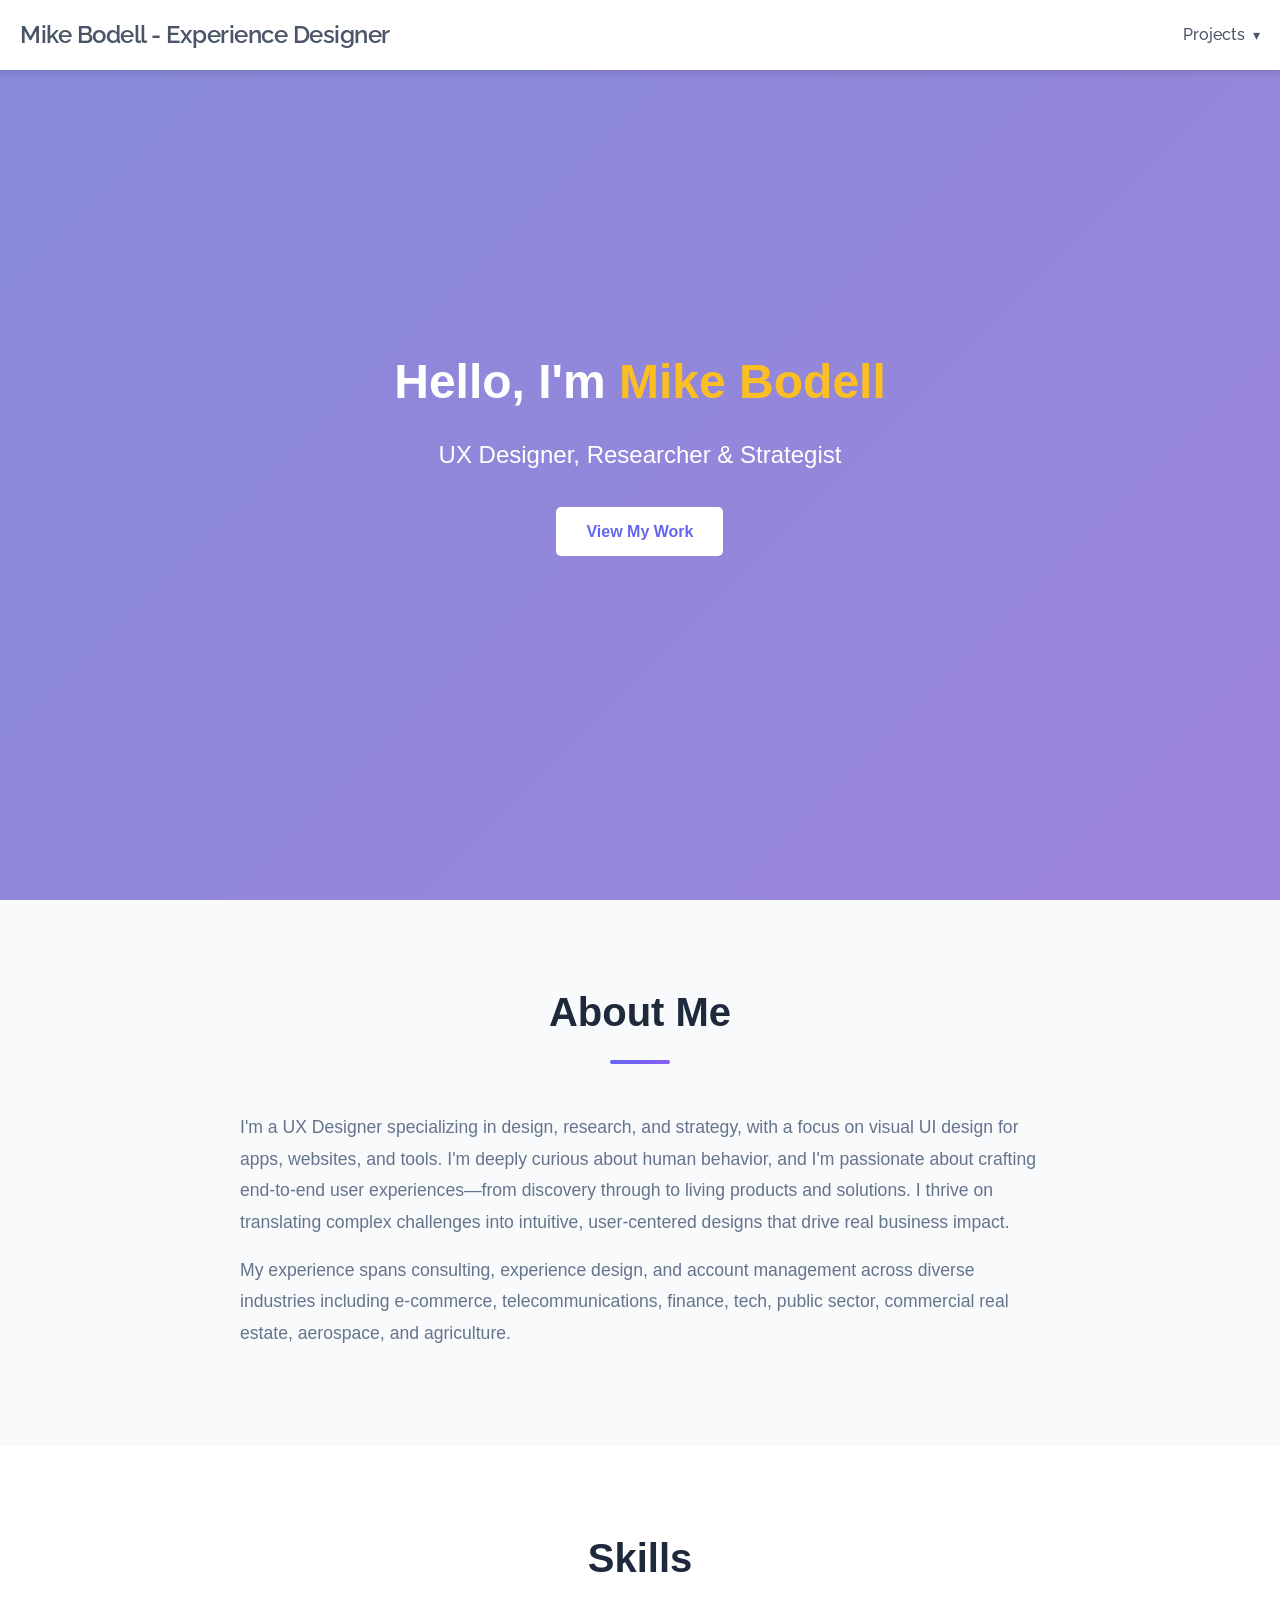
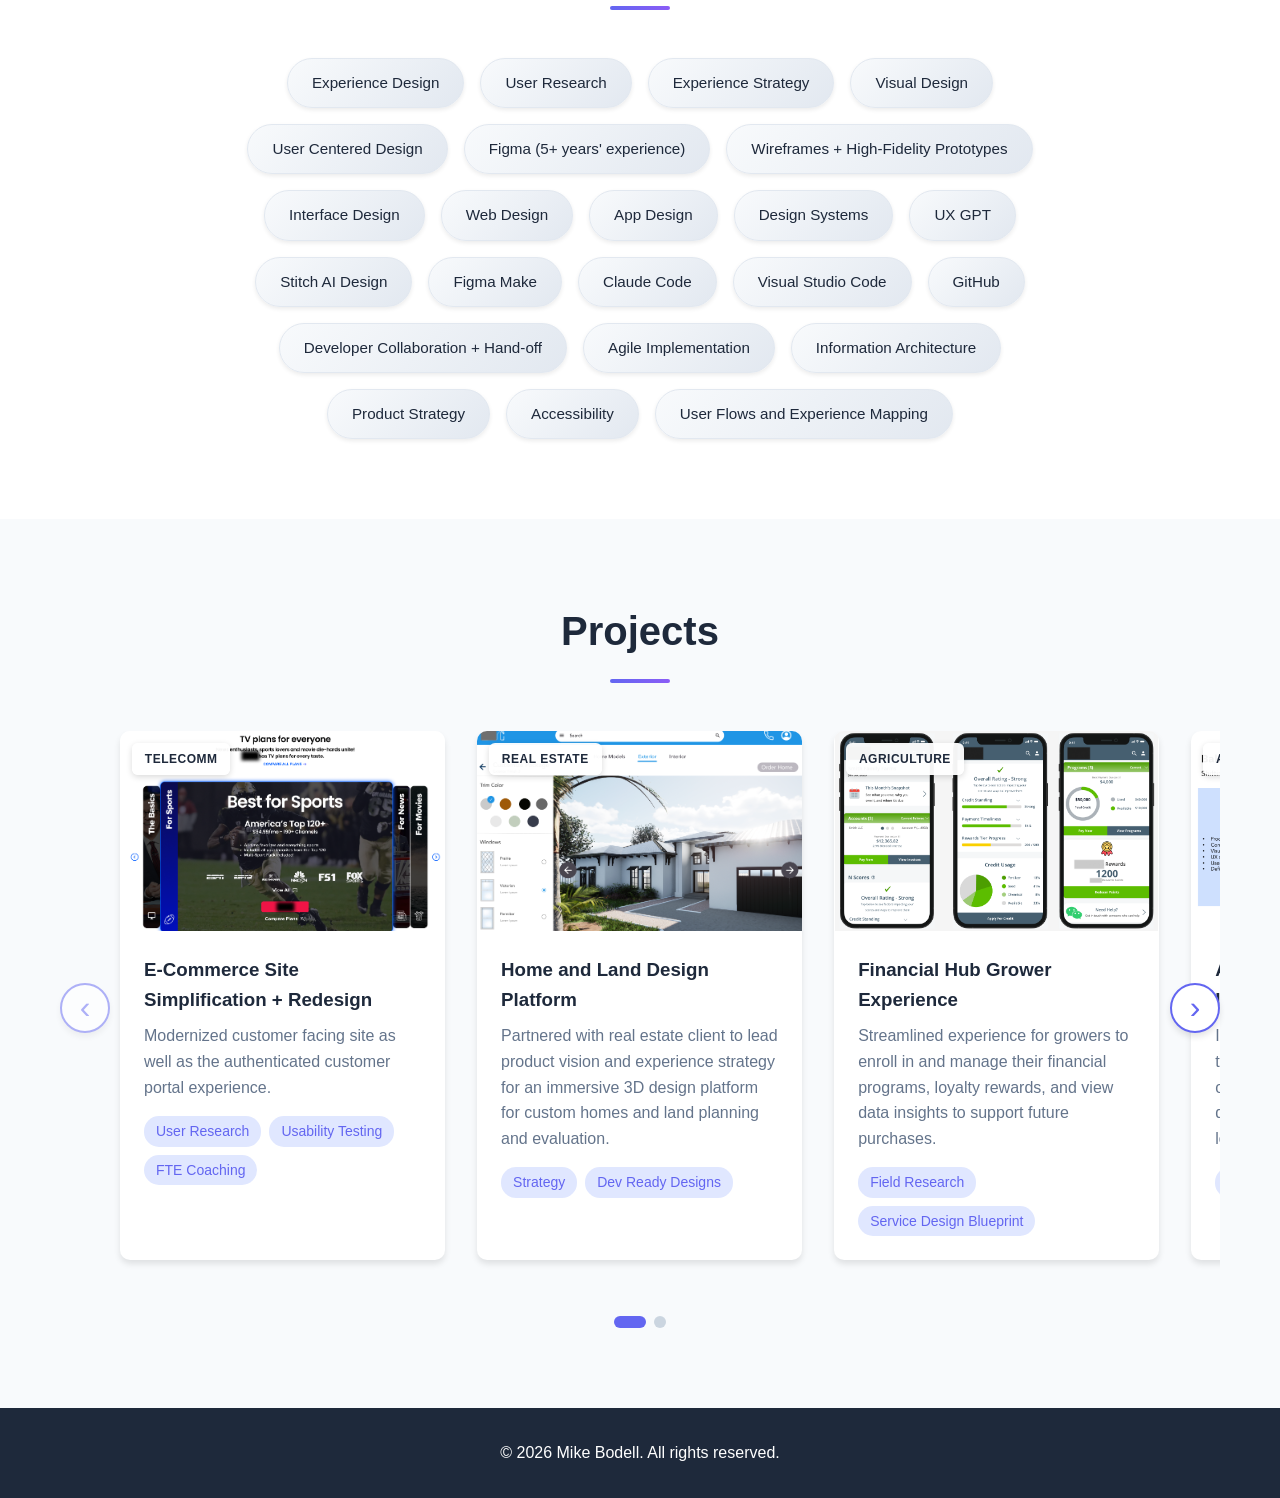
==== commit 1828336b: "Update agriculture content and align real estate naming" ====
--- a/index.html
+++ b/index.html
@@ -25,7 +25,7 @@
                     <a href="#projects" class="nav-link">Projects</a>
                     <ul class="dropdown-menu">
                         <li><a href="project-telecomm.html">Telecomm E-Commerce</a></li>
-                        <li><a href="project-realestate.html">Real Estate Tools</a></li>
+                        <li><a href="project-realestate.html">Home and Land Design Platform</a></li>
                         <li><a href="project-agriculture.html">Financial Hub</a></li>
                         <li><a href="project-accessibility.html">Accessibility Strategy Implementation</a></li>
                         <li><a href="project-publicsector.html">Salesforce Experience Cloud</a></li>
@@ -119,8 +119,8 @@
                                 <span class="industry-tag">Real Estate</span>
                             </div>
                             <div class="project-content">
-                                <h3>Home Design + Land Management Tools</h3>
-                                <p>Partnered with real estate client to lead product vision and experience strategy for an immersive 3d design platform for custom homes and land planning and evaluation.</p>
+                                <h3>Home and Land Design Platform</h3>
+                                <p>Partnered with real estate client to lead product vision and experience strategy for an immersive 3D design platform for custom homes and land planning and evaluation.</p>
                                 <div class="project-tags">
                                     <span class="tag">Strategy</span>
                                     <span class="tag">Dev Ready Designs</span>
@@ -175,7 +175,7 @@
                                 <p>Streamlined complex aerospace manufacturing workflows through user-centered design, improving efficiency and reducing errors.</p>
                                 <div class="project-tags">
                                     <span class="tag">Process Optimization</span>
-                                    <span class="tag">User Flows</span>
+                                    <span class="tag">Information Architecture</span>
                                 </div>
                             </div>
                         </a>
--- a/css/styles.css
+++ b/css/styles.css
@@ -664,6 +664,7 @@
     margin-top: 0.6rem;
     font-size: 0.95rem;
     color: #475569;
+    text-align: center;
 }
 
 .prototype-callout {
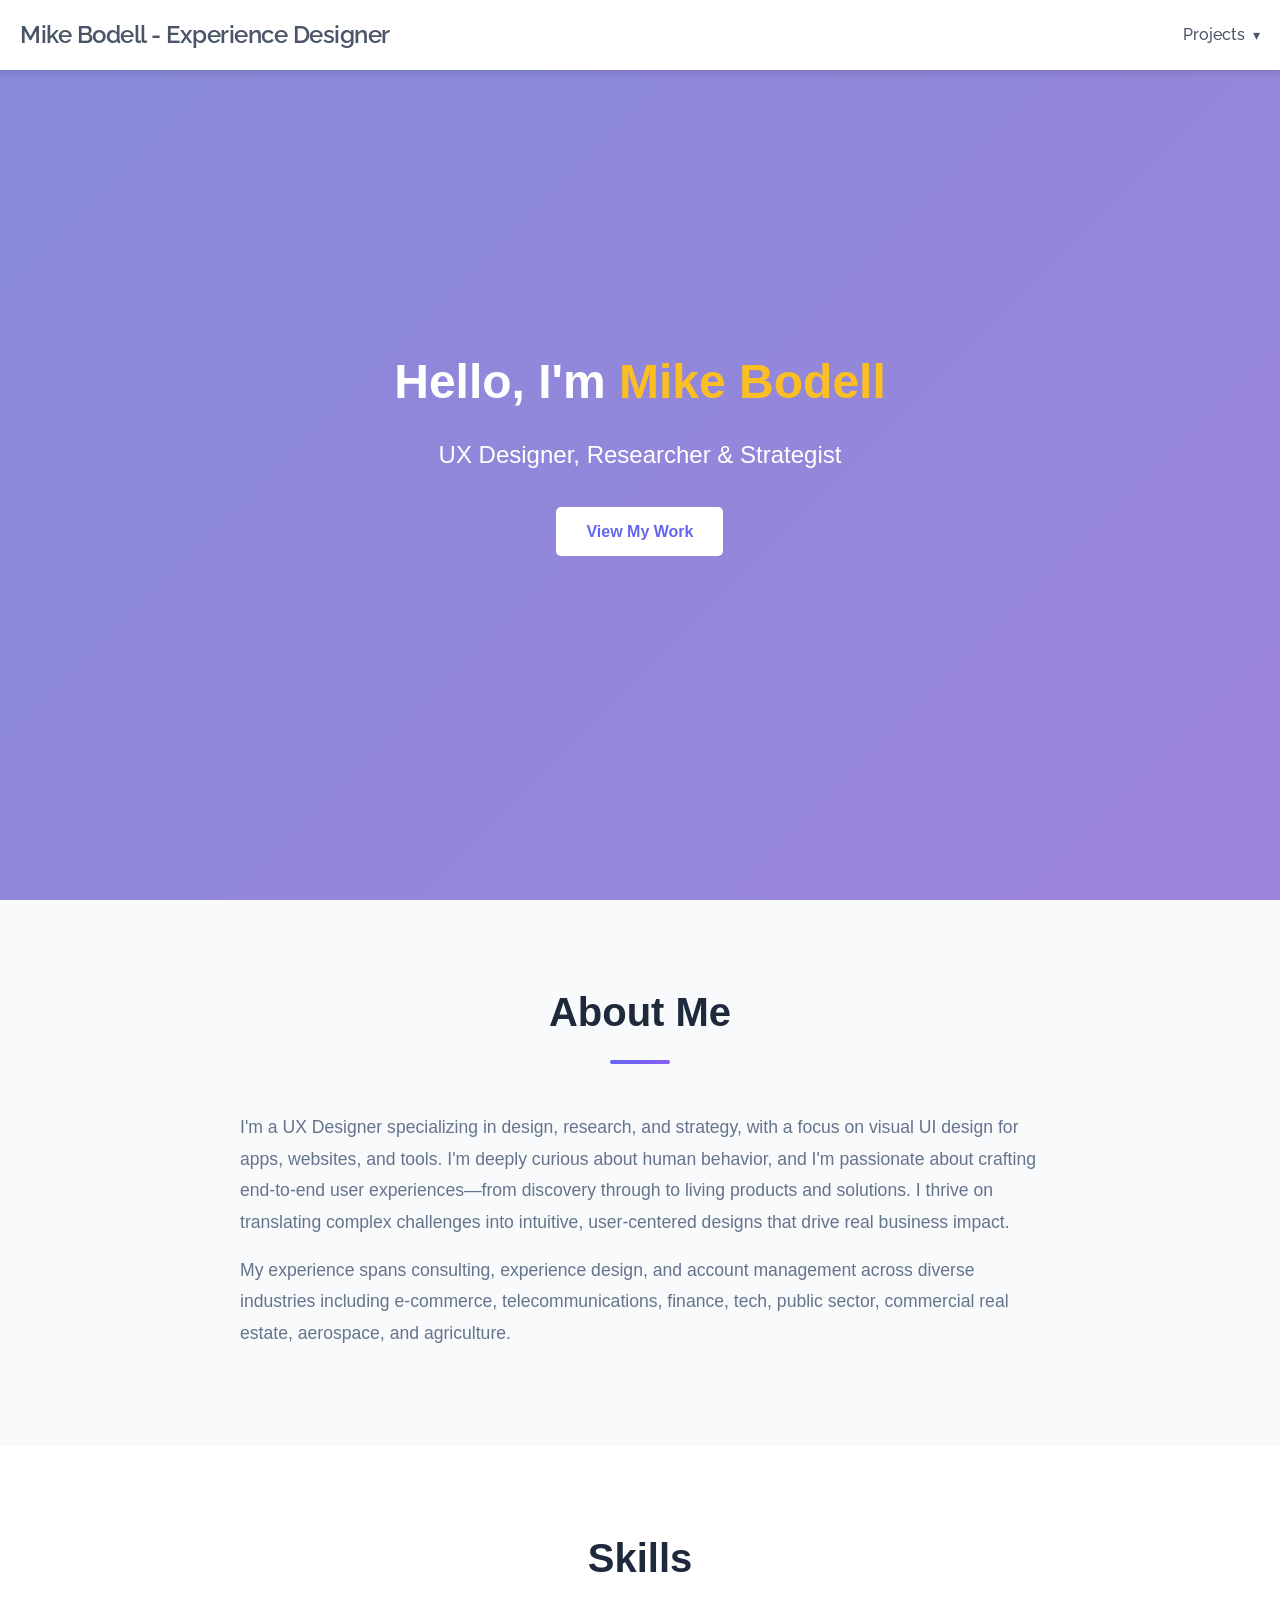
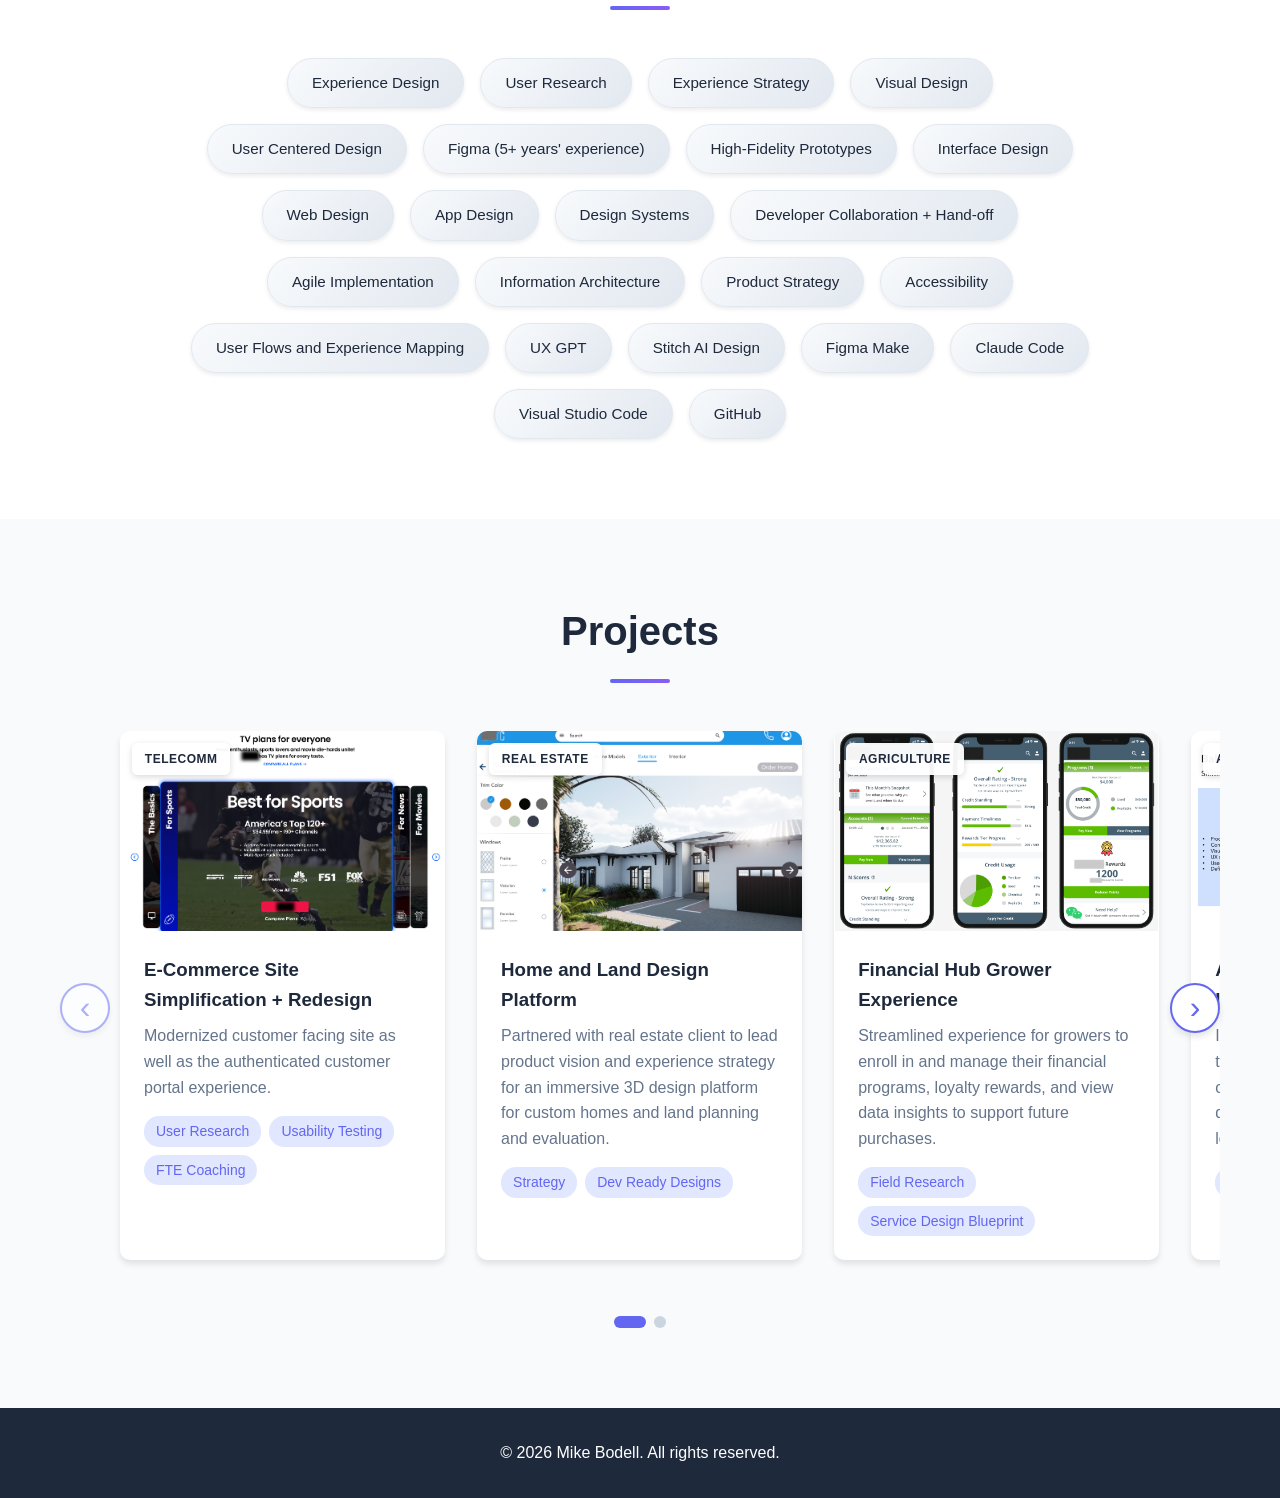
==== commit de038c0f: "Refine accessibility, agriculture, and homepage content updates" ====
--- a/index.html
+++ b/index.html
@@ -69,23 +69,23 @@
                 <span class="skill-tag">Visual Design</span>
                 <span class="skill-tag">User Centered Design</span>
                 <span class="skill-tag">Figma (5+ years' experience)</span>
-                <span class="skill-tag">Wireframes + High-Fidelity Prototypes</span>
+                <span class="skill-tag">High-Fidelity Prototypes</span>
                 <span class="skill-tag">Interface Design</span>
                 <span class="skill-tag">Web Design</span>
                 <span class="skill-tag">App Design</span>
                 <span class="skill-tag">Design Systems</span>
+                <span class="skill-tag">Developer Collaboration + Hand-off</span>
+                <span class="skill-tag">Agile Implementation</span>
+                <span class="skill-tag">Information Architecture</span>
+                <span class="skill-tag">Product Strategy</span>
+                <span class="skill-tag">Accessibility</span>
+                <span class="skill-tag">User Flows and Experience Mapping</span>
                 <span class="skill-tag">UX GPT</span>
                 <span class="skill-tag">Stitch AI Design</span>
                 <span class="skill-tag">Figma Make</span>
                 <span class="skill-tag">Claude Code</span>
                 <span class="skill-tag">Visual Studio Code</span>
                 <span class="skill-tag">GitHub</span>
-                <span class="skill-tag">Developer Collaboration + Hand-off</span>
-                <span class="skill-tag">Agile Implementation</span>
-                <span class="skill-tag">Information Architecture</span>
-                <span class="skill-tag">Product Strategy</span>
-                <span class="skill-tag">Accessibility</span>
-                <span class="skill-tag">User Flows and Experience Mapping</span>
             </div>
         </div>
     </section>
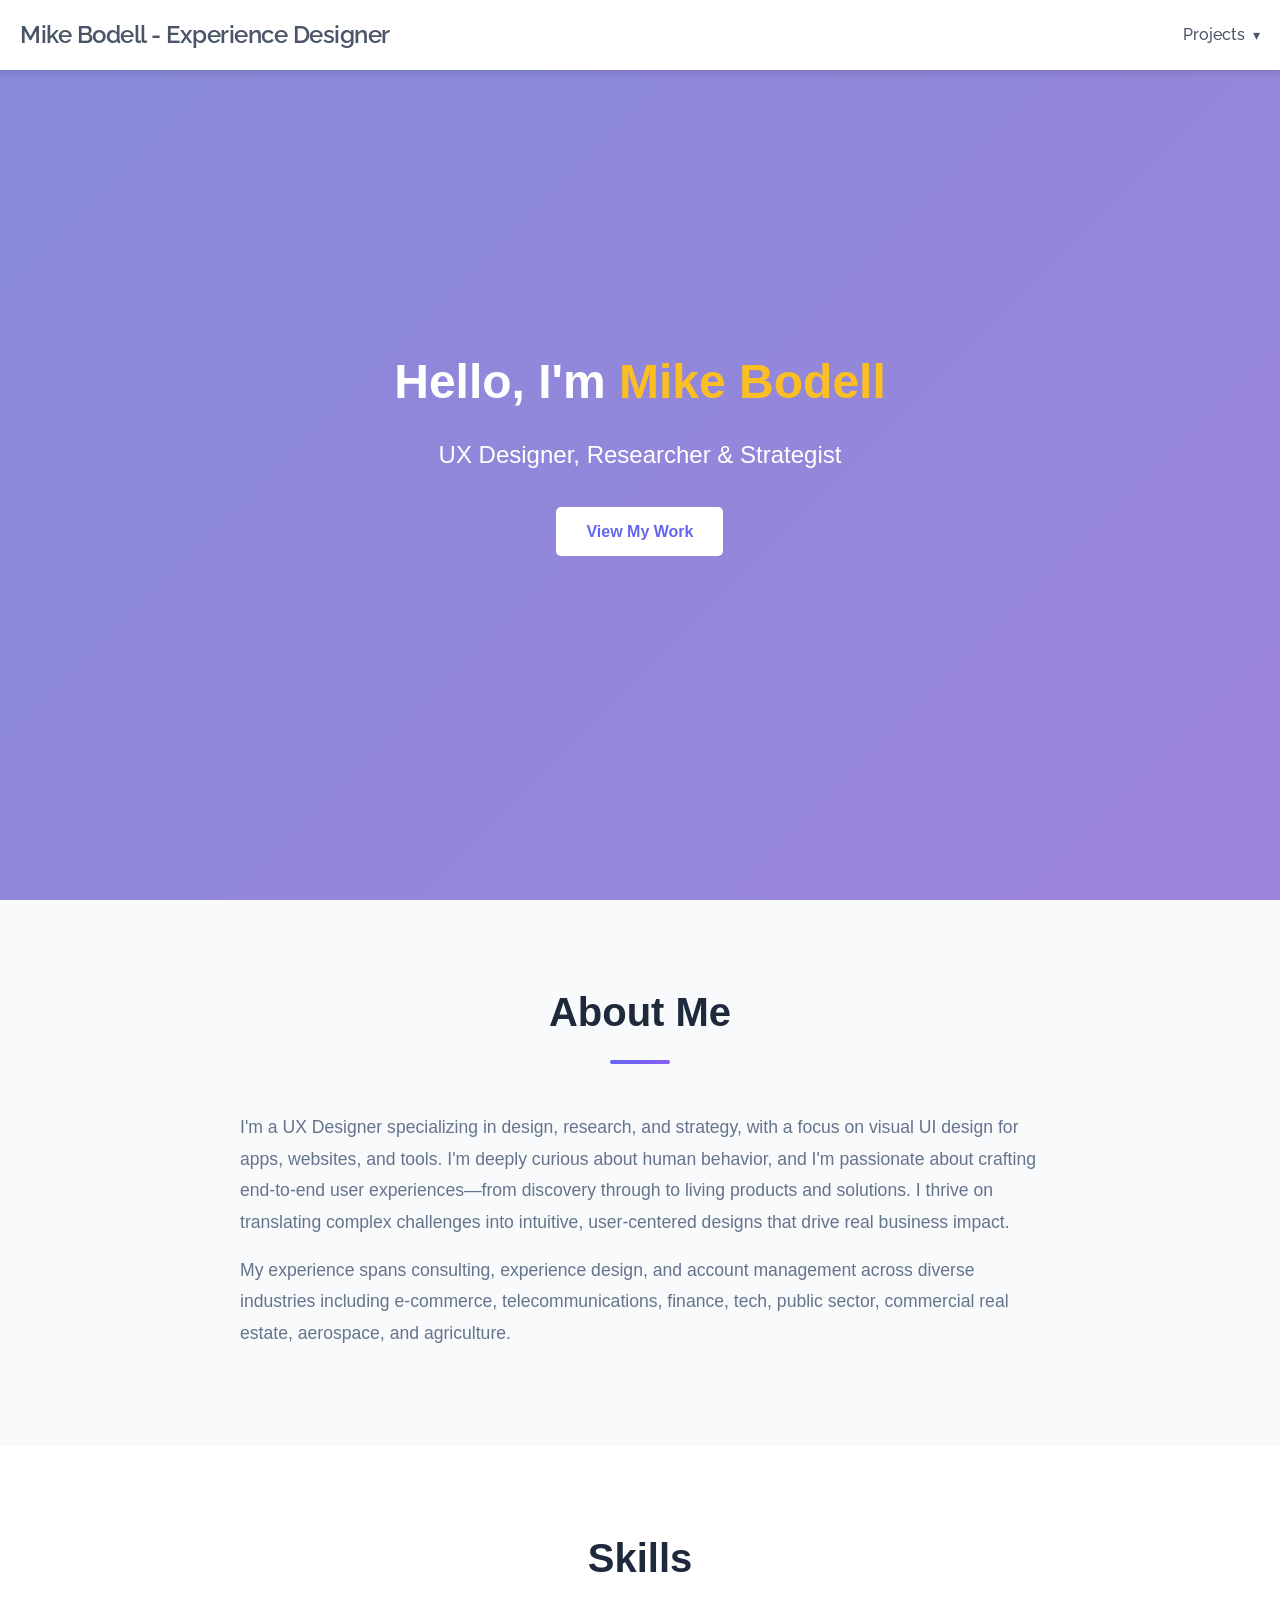
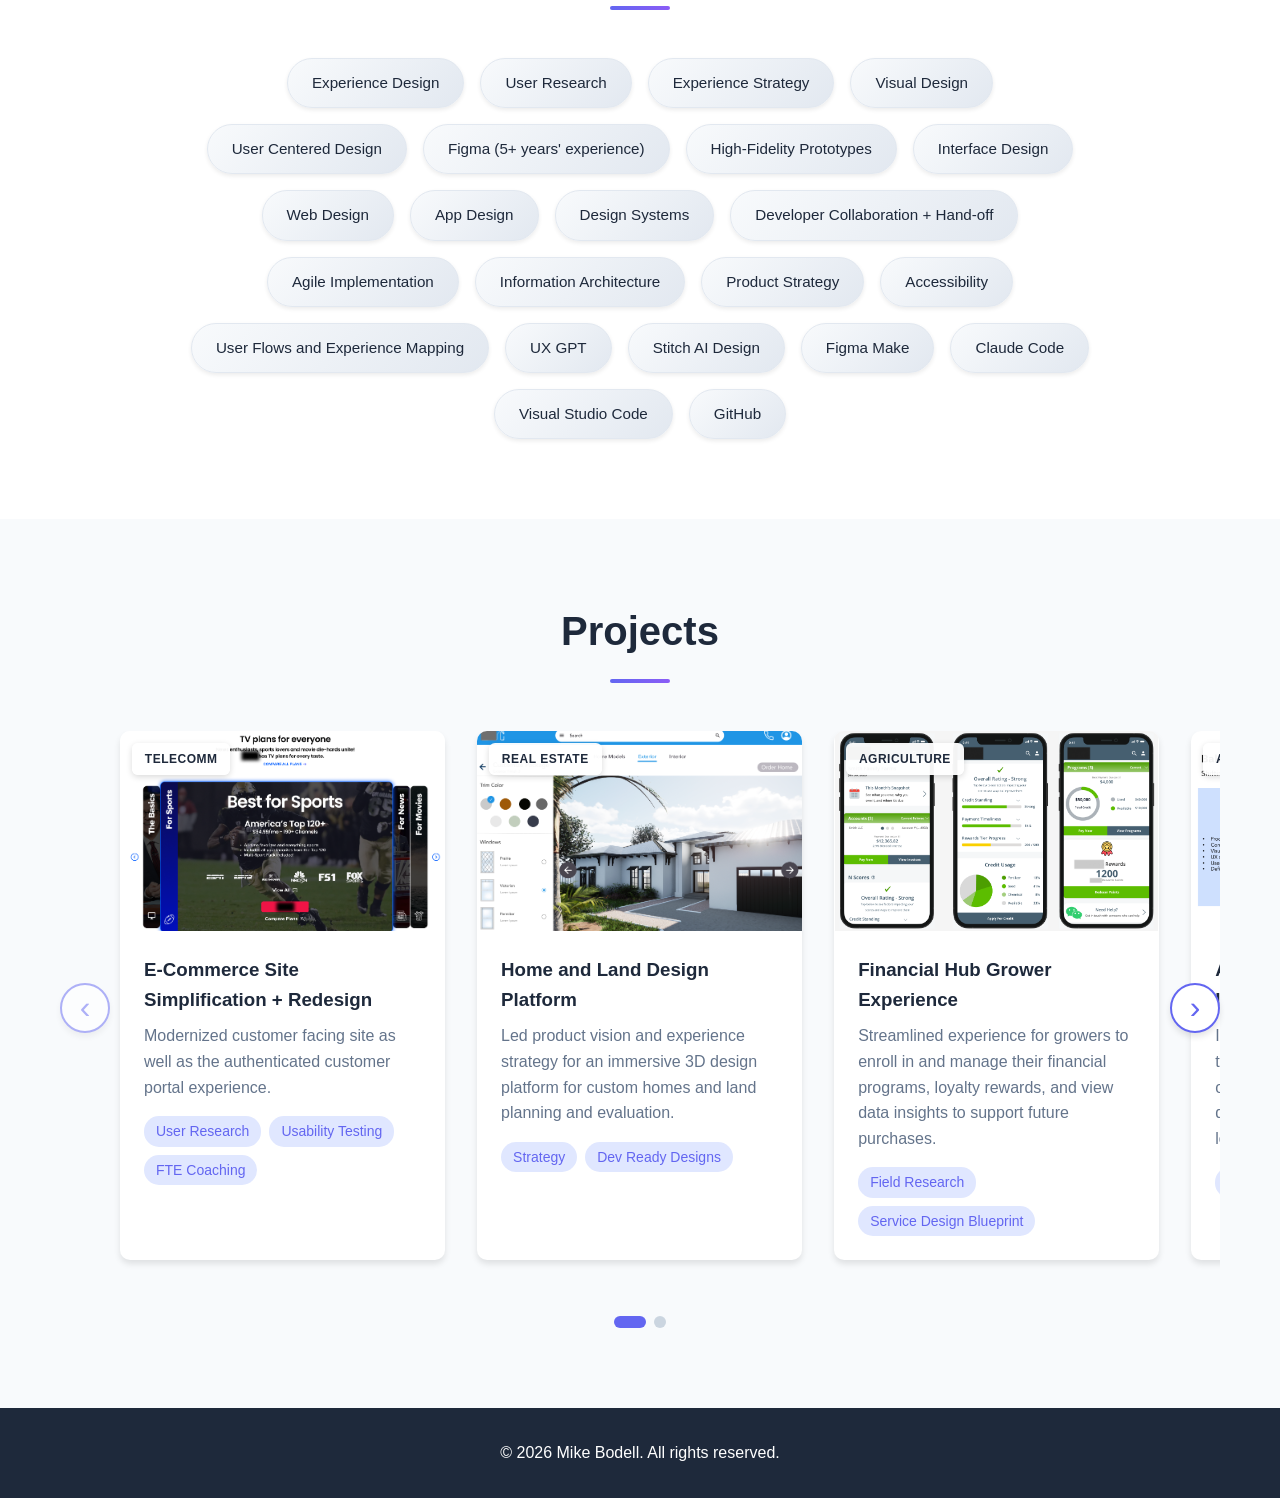
==== commit e31cb00d: "Update homepage and case study content" ====
--- a/index.html
+++ b/index.html
@@ -120,7 +120,7 @@
                             </div>
                             <div class="project-content">
                                 <h3>Home and Land Design Platform</h3>
-                                <p>Partnered with real estate client to lead product vision and experience strategy for an immersive 3D design platform for custom homes and land planning and evaluation.</p>
+                                <p>Led product vision and experience strategy for an immersive 3D design platform for custom homes and land planning and evaluation.</p>
                                 <div class="project-tags">
                                     <span class="tag">Strategy</span>
                                     <span class="tag">Dev Ready Designs</span>
@@ -154,7 +154,7 @@
                             </div>
                         </a>
                         <a href="project-publicsector.html" class="project-card">
-                            <div class="project-image" style="background-image: url('Images/Public%20Sector%20Tile.png'); background-size: cover; background-position: center -5px;">
+                            <div class="project-image" style="background-image: url('Images/Public%20Sector%20Tile%202.png'); background-size: cover; background-position: center -5px;">
                                 <span class="industry-tag">Public Sector</span>
                             </div>
                             <div class="project-content">
@@ -172,7 +172,7 @@
                             </div>
                             <div class="project-content">
                                 <h3>Aerospace Internal App &<br>Tool Design</h3>
-                                <p>Streamlined complex aerospace manufacturing workflows through user-centered design, improving efficiency and reducing errors.</p>
+                                <p>Optimized complex aerospace manufacturing workflows through user-centered design, improving efficiency and reducing errors.</p>
                                 <div class="project-tags">
                                     <span class="tag">Process Optimization</span>
                                     <span class="tag">Information Architecture</span>
--- a/css/styles.css
+++ b/css/styles.css
@@ -509,8 +509,12 @@
 
 /* Project Detail Pages */
 .project-detail {
-    padding: 120px 0 80px;
+    padding: 90px 0 80px;
     min-height: 100vh;
+}
+
+.project-detail .container {
+    margin-top: -45px !important;
 }
 
 .project-header {
